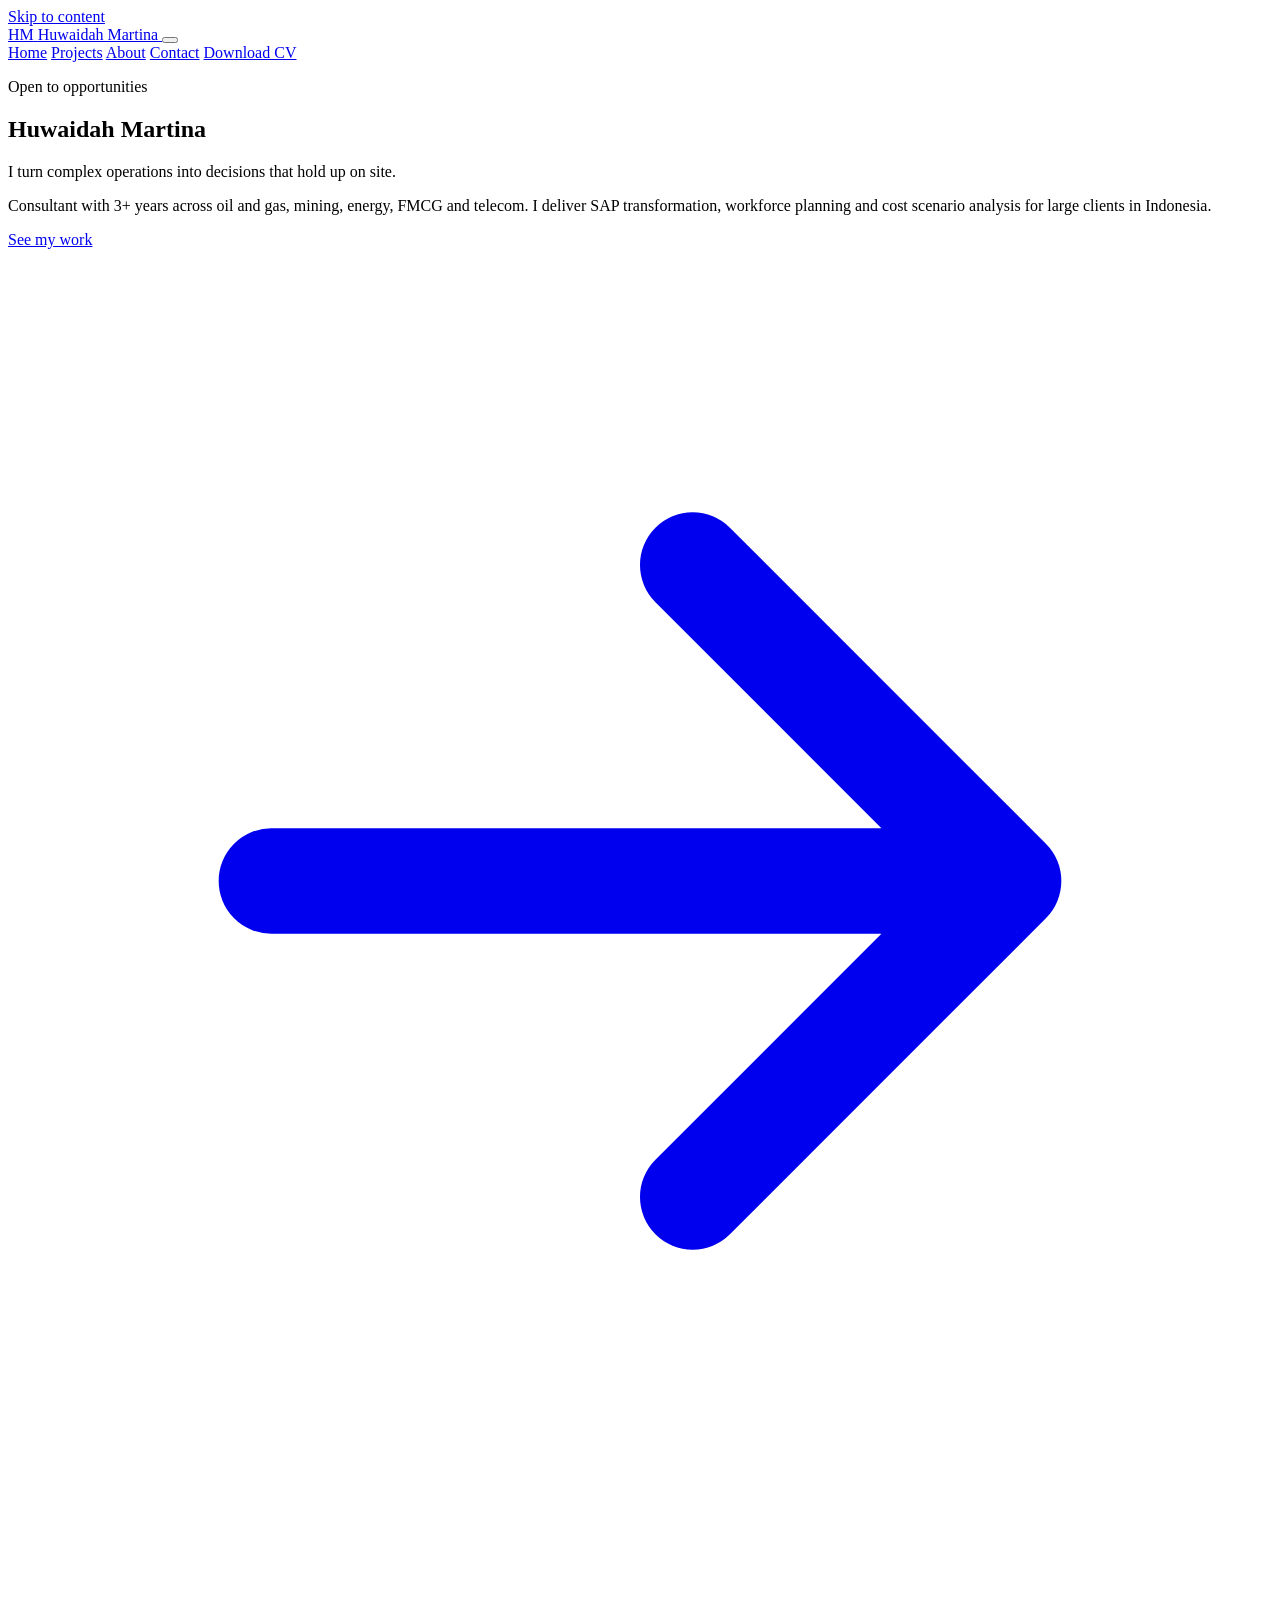
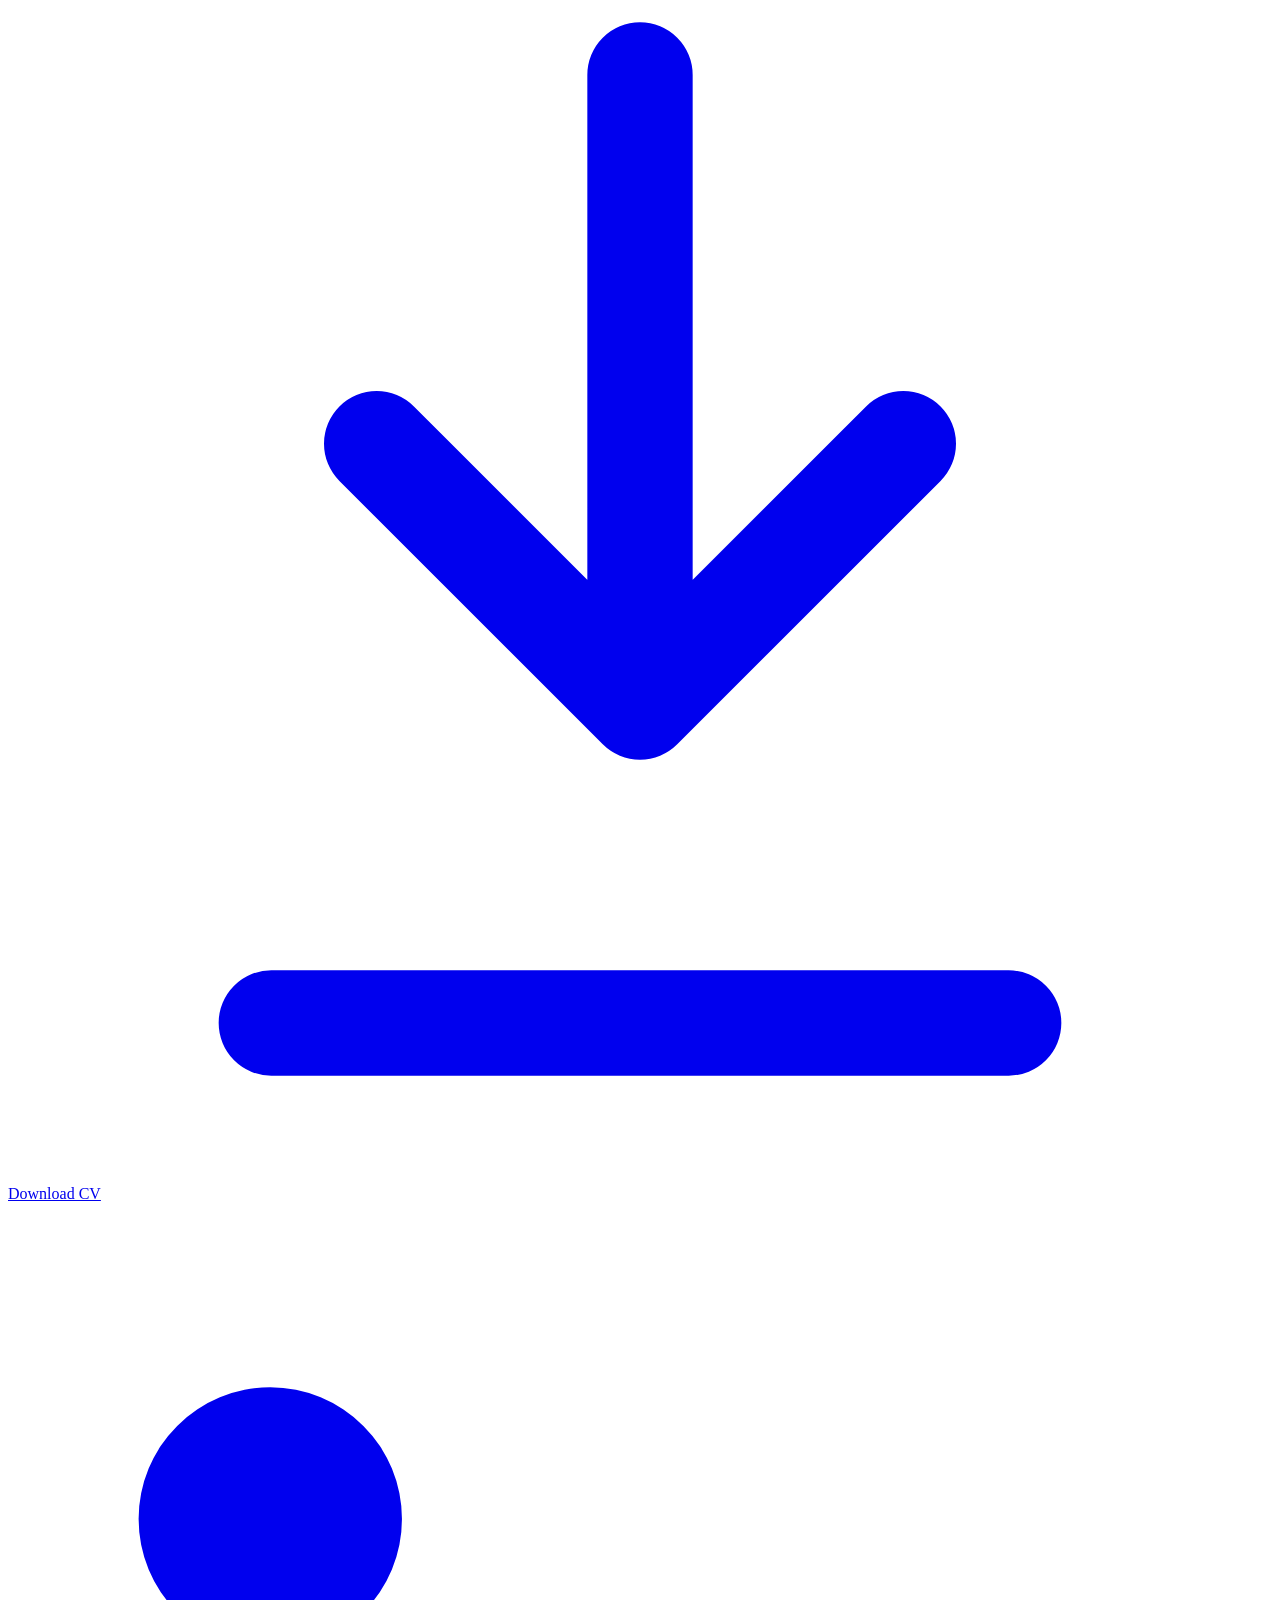
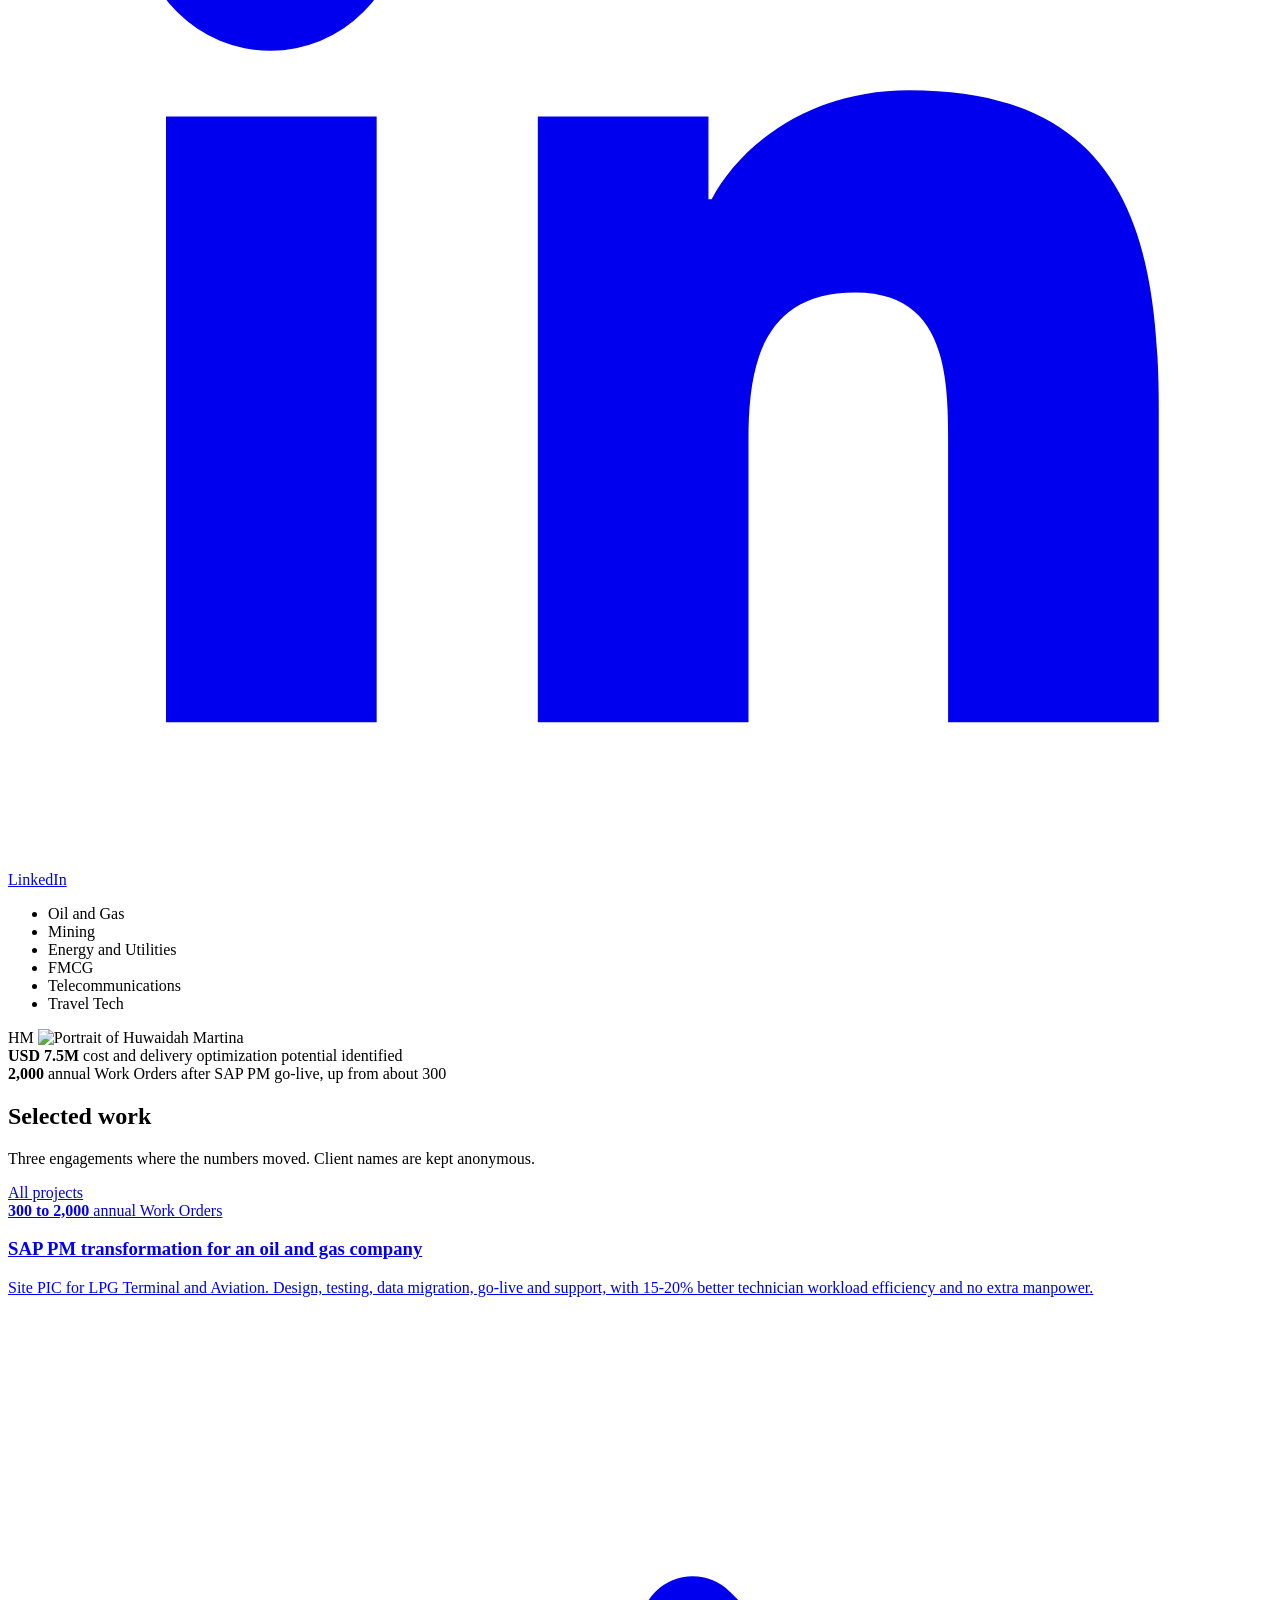
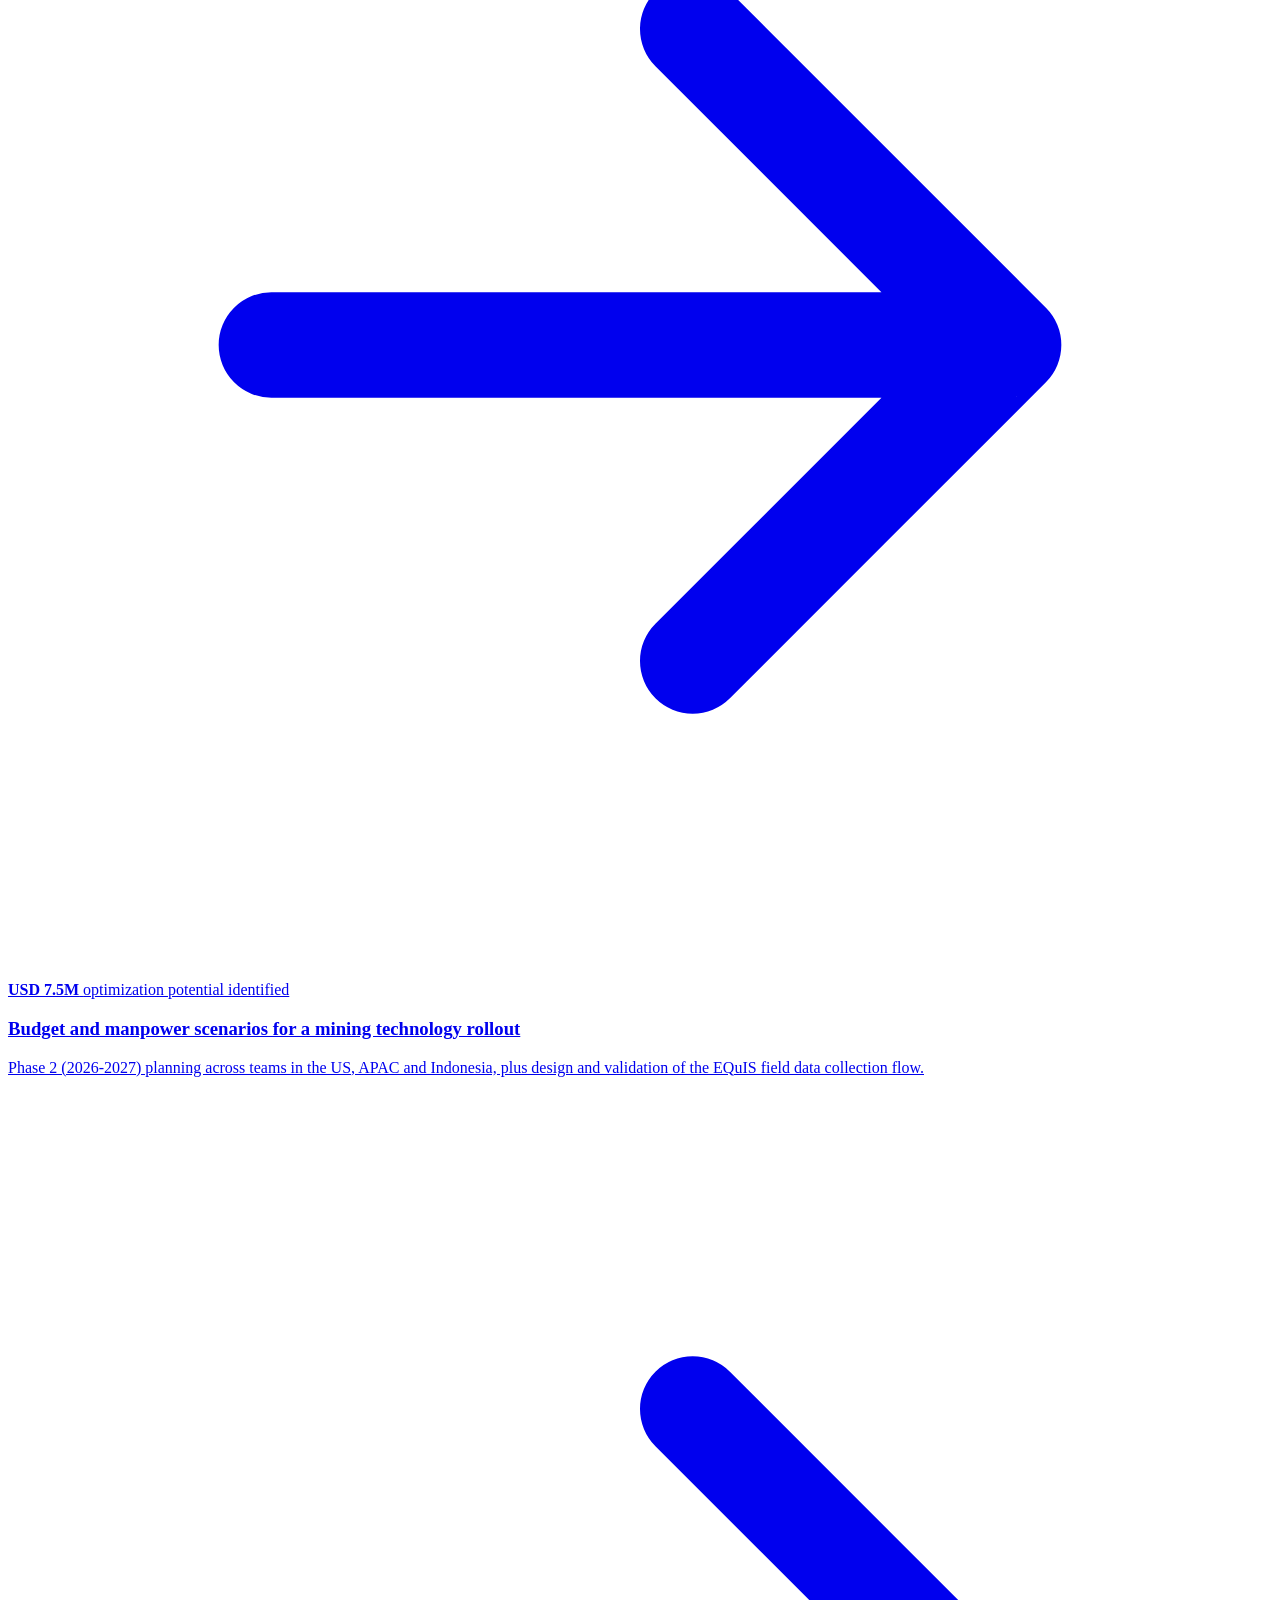
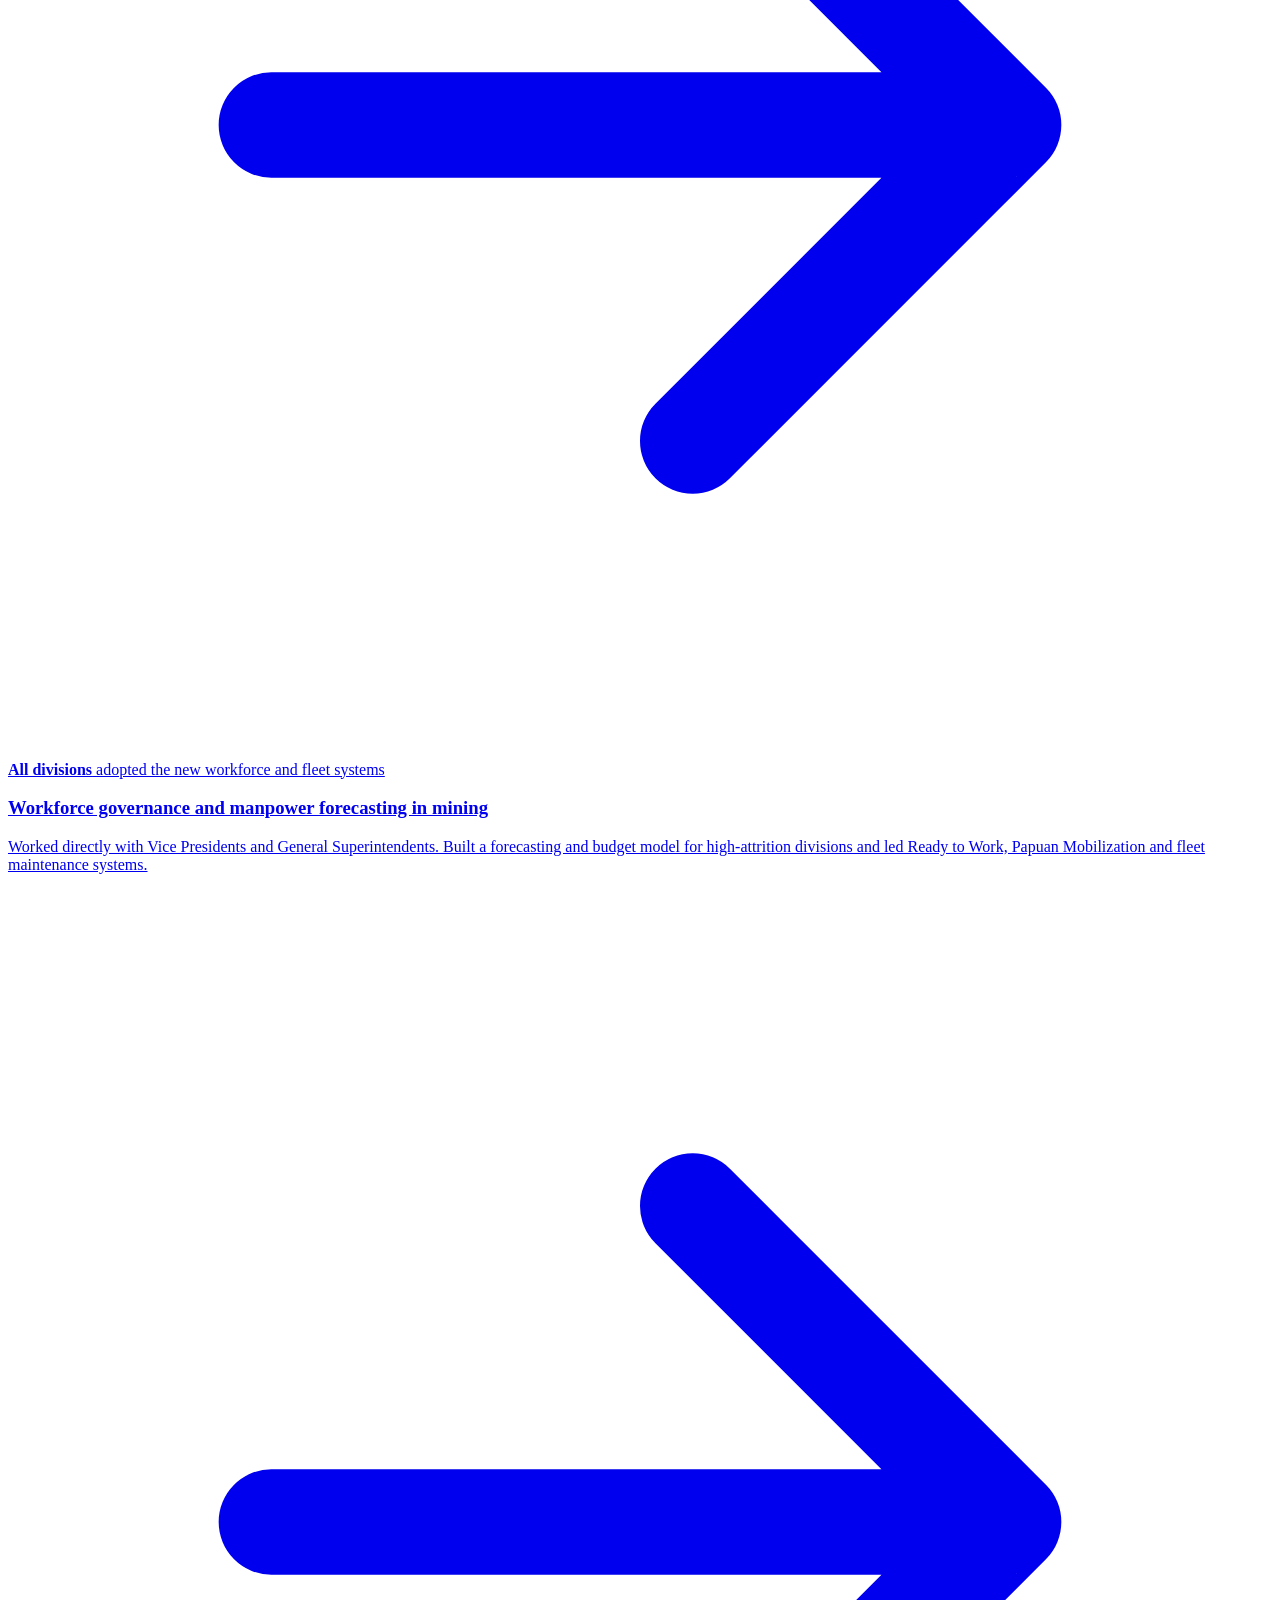
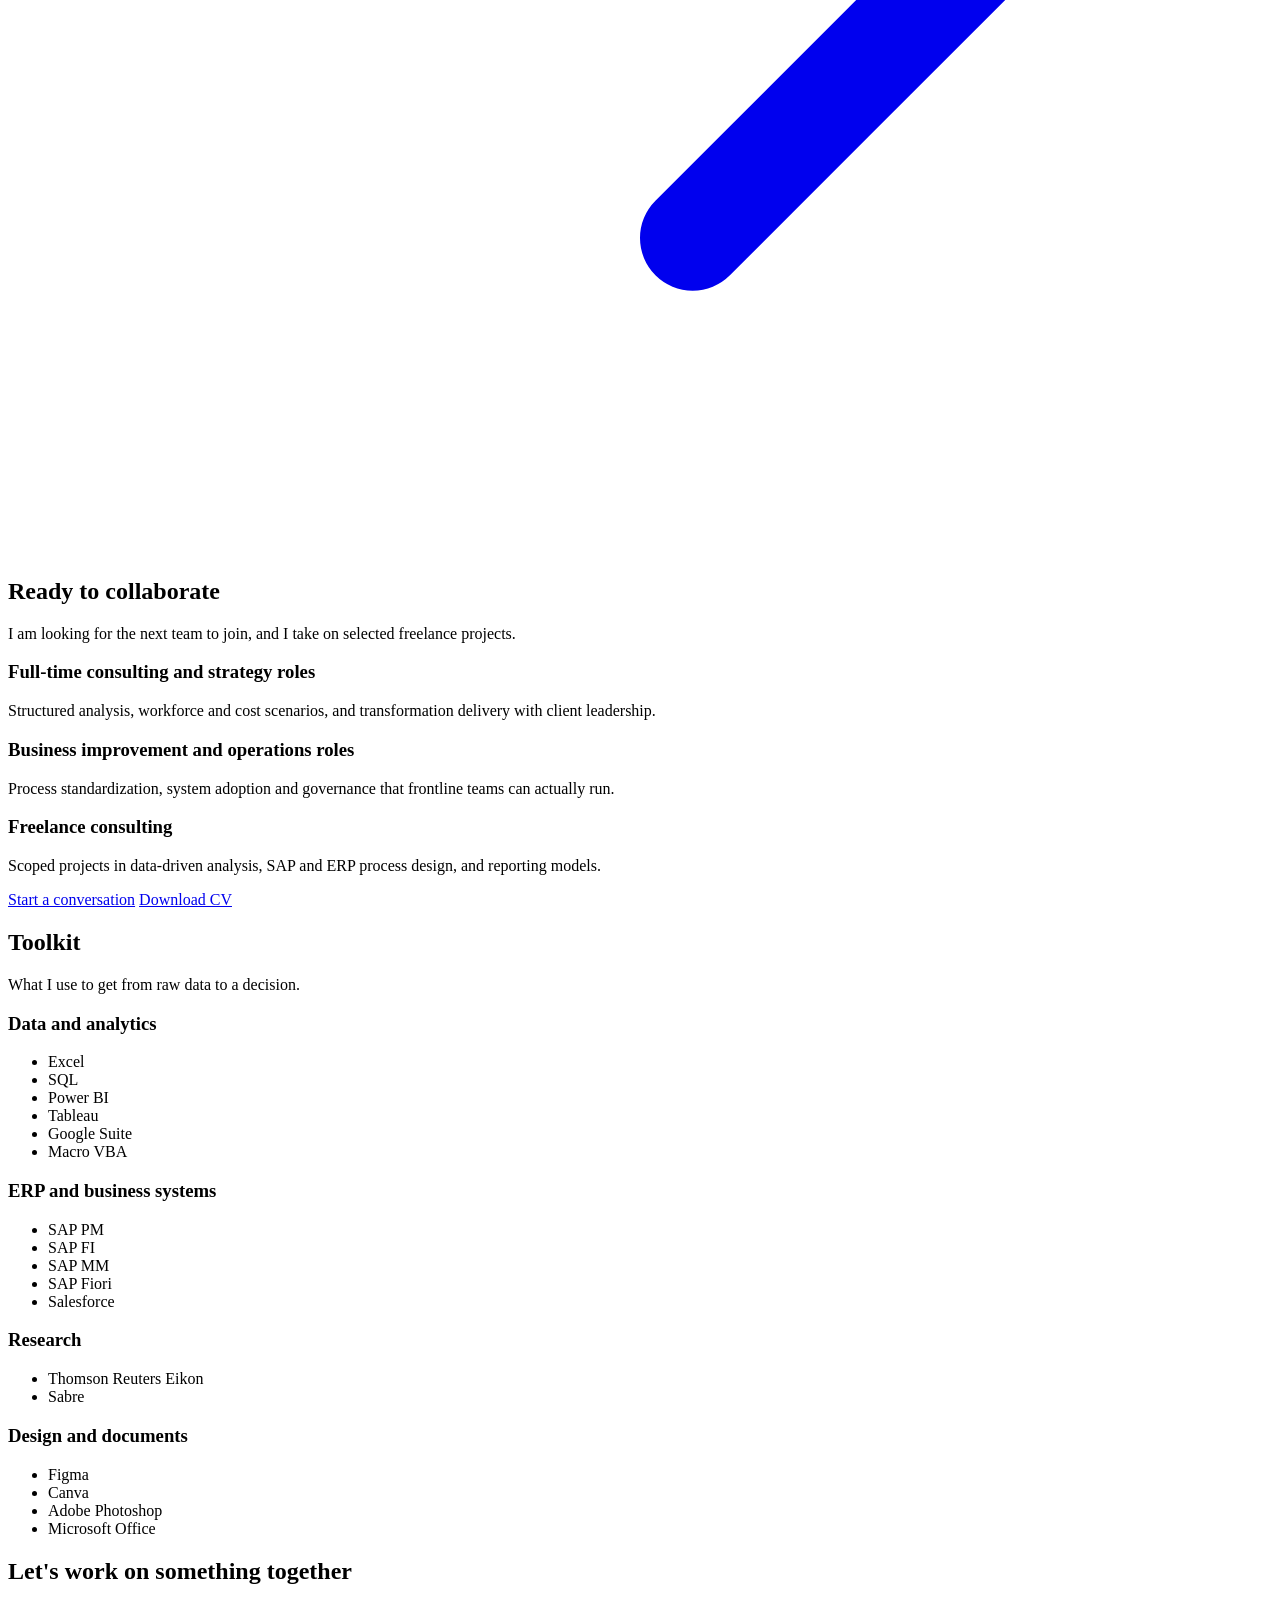
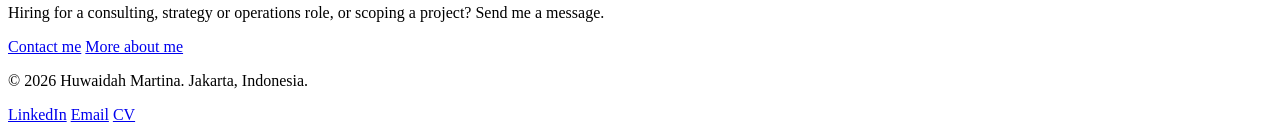
==== index.html @ bfb064ce "Add files via upload" ====
<!DOCTYPE html>
<html lang="en">
<head>
  <meta charset="utf-8">
  <meta name="viewport" content="width=device-width, initial-scale=1">
  <title>Huwaidah Martina | Consultant in Strategy, Transformation and Operations</title>
  <meta name="description" content="Huwaidah Martina is a consultant with 3+ years across oil and gas, mining, energy, FMCG and telecom. SAP PM transformation, workforce planning and cost scenario analysis. Based in Jakarta.">
  <meta name="theme-color" content="#1e40d8">

  <meta property="og:type" content="website">
  <meta property="og:title" content="Huwaidah Martina | Consultant in Strategy, Transformation and Operations">
  <meta property="og:description" content="3+ years across oil and gas, mining, energy, FMCG and telecom. Open to full-time roles and freelance consulting.">
  <meta property="og:image" content="assets/img/og-image.png">
  <meta name="twitter:card" content="summary_large_image">

  <link rel="icon" href="assets/img/favicon.svg" type="image/svg+xml">
  <link rel="preconnect" href="https://fonts.googleapis.com">
  <link rel="preconnect" href="https://fonts.gstatic.com" crossorigin>
  <link href="https://fonts.googleapis.com/css2?family=Bricolage+Grotesque:opsz,wght@12..96,500;12..96,600;12..96,700;12..96,800&family=Plus+Jakarta+Sans:wght@400;500;600;700&display=swap" rel="stylesheet">
  <link rel="stylesheet" href="assets/css/style.css">
  <script src="assets/js/script.js" defer></script>
</head>
<body>
  <a class="skip-link" href="#main">Skip to content</a>

  <header class="site-header">
    <div class="container nav">
      <a class="brand" href="index.html" aria-label="Huwaidah Martina, home">
        <span class="brand-mark">HM</span>
        <span class="brand-name">Huwaidah Martina</span>
      </a>
      <button class="nav-toggle" type="button" aria-expanded="false" aria-controls="nav-menu" aria-label="Open menu">
        <span></span><span></span>
      </button>
      <nav id="nav-menu" class="nav-menu" aria-label="Main">
        <a href="index.html" aria-current="page">Home</a>
        <a href="projects.html">Projects</a>
        <a href="about.html">About</a>
        <a href="contact.html">Contact</a>
        <a class="btn btn-primary btn-sm" href="assets/Huwaidah_Martina_CV.pdf" download>Download CV</a>
      </nav>
    </div>
  </header>

  <main id="main">

    <!-- ================= HERO ================= -->
    <section class="hero">
      <div class="container hero-grid">
        <div class="hero-copy">
          <p class="status seq" style="--i:0"><span class="dot" aria-hidden="true"></span>Open to opportunities</p>
          <h1 class="seq" style="--i:1"><span class="grad-text">Huwaidah Martina</span></h1>
          <p class="hero-role seq" style="--i:2">I turn complex operations into decisions that hold up on site.</p>
          <p class="hero-lead seq" style="--i:3">
            Consultant with 3+ years across oil and gas, mining, energy, FMCG and telecom.
            I deliver SAP transformation, workforce planning and cost scenario analysis for large clients in Indonesia.
          </p>
          <div class="hero-actions seq" style="--i:4">
            <a class="btn btn-primary" href="projects.html">
              See my work
              <svg viewBox="0 0 24 24" fill="none" stroke="currentColor" stroke-width="2" stroke-linecap="round" stroke-linejoin="round" aria-hidden="true"><path d="M5 12h14M13 6l6 6-6 6"/></svg>
            </a>
            <a class="btn btn-outline" href="assets/Huwaidah_Martina_CV.pdf" download>
              <svg viewBox="0 0 24 24" fill="none" stroke="currentColor" stroke-width="2" stroke-linecap="round" stroke-linejoin="round" aria-hidden="true"><path d="M12 3v12M7 10l5 5 5-5M5 21h14"/></svg>
              Download CV
            </a>
            <a class="btn btn-outline" href="https://www.linkedin.com/in/huwaidahmr/" target="_blank" rel="noopener">
              <svg viewBox="0 0 24 24" fill="currentColor" aria-hidden="true"><path d="M4.98 3.5a2.5 2.5 0 1 1 0 5 2.5 2.5 0 0 1 0-5ZM3 9.75h4v11.5H3V9.75Zm6.5 0h3.8v1.57h.06c.53-1 1.82-2.07 3.75-2.07 4 0 4.74 2.63 4.74 6.05v5.95h-4v-5.28c0-1.26-.02-2.88-1.76-2.88-1.76 0-2.03 1.37-2.03 2.79v5.37h-4V9.75Z"/></svg>
              LinkedIn
            </a>
          </div>
          <ul class="industry-list seq" style="--i:5" aria-label="Industries worked in">
            <li>Oil and Gas</li>
            <li>Mining</li>
            <li>Energy and Utilities</li>
            <li>FMCG</li>
            <li>Telecommunications</li>
            <li>Travel Tech</li>
          </ul>
        </div>

        <div class="portrait-wrap seq" style="--i:2">
          <div class="portrait">
            <span class="portrait-fallback" aria-hidden="true">HM</span>
            <!-- Put your photo at assets/img/profile.jpg (portrait, about 800x1000 px) -->
            <img src="assets/img/profile.jpg" alt="Portrait of Huwaidah Martina" width="800" height="1000">
          </div>
          <div class="chip chip-a seq" style="--i:6">
            <strong data-count="7.5" data-decimals="1" data-prefix="USD " data-suffix="M">USD 7.5M</strong>
            <span>cost and delivery optimization potential identified</span>
          </div>
          <div class="chip chip-b seq" style="--i:7">
            <strong data-count="2000">2,000</strong>
            <span>annual Work Orders after SAP PM go-live, up from about 300</span>
          </div>
        </div>
      </div>
    </section>

    <!-- ================= SELECTED WORK ================= -->
    <section class="section section-tint" aria-labelledby="work-title">
      <div class="container">
        <div class="section-head section-head-row">
          <div>
            <h2 id="work-title">Selected work</h2>
            <p>Three engagements where the numbers moved. Client names are kept anonymous.</p>
          </div>
          <a class="btn btn-outline" href="projects.html">All projects</a>
        </div>

        <div class="work-list">
          <a class="work-row" href="projects.html#sap-pm">
            <div class="work-metric">
              <strong>300 to 2,000</strong>
              <span>annual Work Orders</span>
            </div>
            <div class="work-main">
              <h3>SAP PM transformation for an oil and gas company</h3>
              <p>Site PIC for LPG Terminal and Aviation. Design, testing, data migration, go-live and support, with 15-20% better technician workload efficiency and no extra manpower.</p>
            </div>
            <span class="work-go" aria-hidden="true"><svg viewBox="0 0 24 24" fill="none" stroke="currentColor" stroke-width="2" stroke-linecap="round" stroke-linejoin="round"><path d="M5 12h14M13 6l6 6-6 6"/></svg></span>
          </a>

          <a class="work-row" href="projects.html#equis">
            <div class="work-metric">
              <strong>USD 7.5M</strong>
              <span>optimization potential identified</span>
            </div>
            <div class="work-main">
              <h3>Budget and manpower scenarios for a mining technology rollout</h3>
              <p>Phase 2 (2026-2027) planning across teams in the US, APAC and Indonesia, plus design and validation of the EQuIS field data collection flow.</p>
            </div>
            <span class="work-go" aria-hidden="true"><svg viewBox="0 0 24 24" fill="none" stroke="currentColor" stroke-width="2" stroke-linecap="round" stroke-linejoin="round"><path d="M5 12h14M13 6l6 6-6 6"/></svg></span>
          </a>

          <a class="work-row" href="projects.html#workforce">
            <div class="work-metric">
              <strong>All divisions</strong>
              <span>adopted the new workforce and fleet systems</span>
            </div>
            <div class="work-main">
              <h3>Workforce governance and manpower forecasting in mining</h3>
              <p>Worked directly with Vice Presidents and General Superintendents. Built a forecasting and budget model for high-attrition divisions and led Ready to Work, Papuan Mobilization and fleet maintenance systems.</p>
            </div>
            <span class="work-go" aria-hidden="true"><svg viewBox="0 0 24 24" fill="none" stroke="currentColor" stroke-width="2" stroke-linecap="round" stroke-linejoin="round"><path d="M5 12h14M13 6l6 6-6 6"/></svg></span>
          </a>
        </div>
      </div>
    </section>

    <!-- ================= READY TO COLLABORATE ================= -->
    <section class="section" aria-labelledby="collab-title">
      <div class="container">
        <div class="collab">
          <h2 id="collab-title">Ready to collaborate</h2>
          <p class="collab-intro">I am looking for the next team to join, and I take on selected freelance projects.</p>

          <div class="lanes">
            <div class="lane">
              <h3>Full-time consulting and strategy roles</h3>
              <p>Structured analysis, workforce and cost scenarios, and transformation delivery with client leadership.</p>
            </div>
            <div class="lane">
              <h3>Business improvement and operations roles</h3>
              <p>Process standardization, system adoption and governance that frontline teams can actually run.</p>
            </div>
            <div class="lane">
              <h3>Freelance consulting</h3>
              <p>Scoped projects in data-driven analysis, SAP and ERP process design, and reporting models.</p>
            </div>
          </div>

          <div class="collab-actions">
            <a class="btn btn-light" href="contact.html">Start a conversation</a>
            <a class="btn btn-ghost-light" href="assets/Huwaidah_Martina_CV.pdf" download>Download CV</a>
          </div>
        </div>
      </div>
    </section>

    <!-- ================= TOOLKIT ================= -->
    <section class="section section-tint" aria-labelledby="tools-title">
      <div class="container">
        <div class="section-head">
          <h2 id="tools-title">Toolkit</h2>
          <p>What I use to get from raw data to a decision.</p>
        </div>
        <div class="toolkit">
          <div class="tool-group">
            <h3>Data and analytics</h3>
            <ul class="tags"><li>Excel</li><li>SQL</li><li>Power BI</li><li>Tableau</li><li>Google Suite</li><li>Macro VBA</li></ul>
          </div>
          <div class="tool-group">
            <h3>ERP and business systems</h3>
            <ul class="tags"><li>SAP PM</li><li>SAP FI</li><li>SAP MM</li><li>SAP Fiori</li><li>Salesforce</li></ul>
          </div>
          <div class="tool-group">
            <h3>Research</h3>
            <ul class="tags"><li>Thomson Reuters Eikon</li><li>Sabre</li></ul>
          </div>
          <div class="tool-group">
            <h3>Design and documents</h3>
            <ul class="tags"><li>Figma</li><li>Canva</li><li>Adobe Photoshop</li><li>Microsoft Office</li></ul>
          </div>
        </div>
      </div>
    </section>

    <!-- ================= CTA ================= -->
    <section class="cta">
      <div class="container">
        <h2>Let's work on something together</h2>
        <p>Hiring for a consulting, strategy or operations role, or scoping a project? Send me a message.</p>
        <div class="hero-actions">
          <a class="btn btn-primary" href="contact.html">Contact me</a>
          <a class="btn btn-outline" href="about.html">More about me</a>
        </div>
      </div>
    </section>
  </main>

  <footer class="site-footer">
    <div class="container footer-inner">
      <p>&copy; <span data-year>2026</span> Huwaidah Martina. Jakarta, Indonesia.</p>
      <div class="footer-links">
        <a href="https://www.linkedin.com/in/huwaidahmr/" target="_blank" rel="noopener">LinkedIn</a>
        <a href="mailto:huwaidahmr@gmail.com">Email</a>
        <a href="assets/Huwaidah_Martina_CV.pdf" download>CV</a>
      </div>
    </div>
  </footer>
</body>
</html>
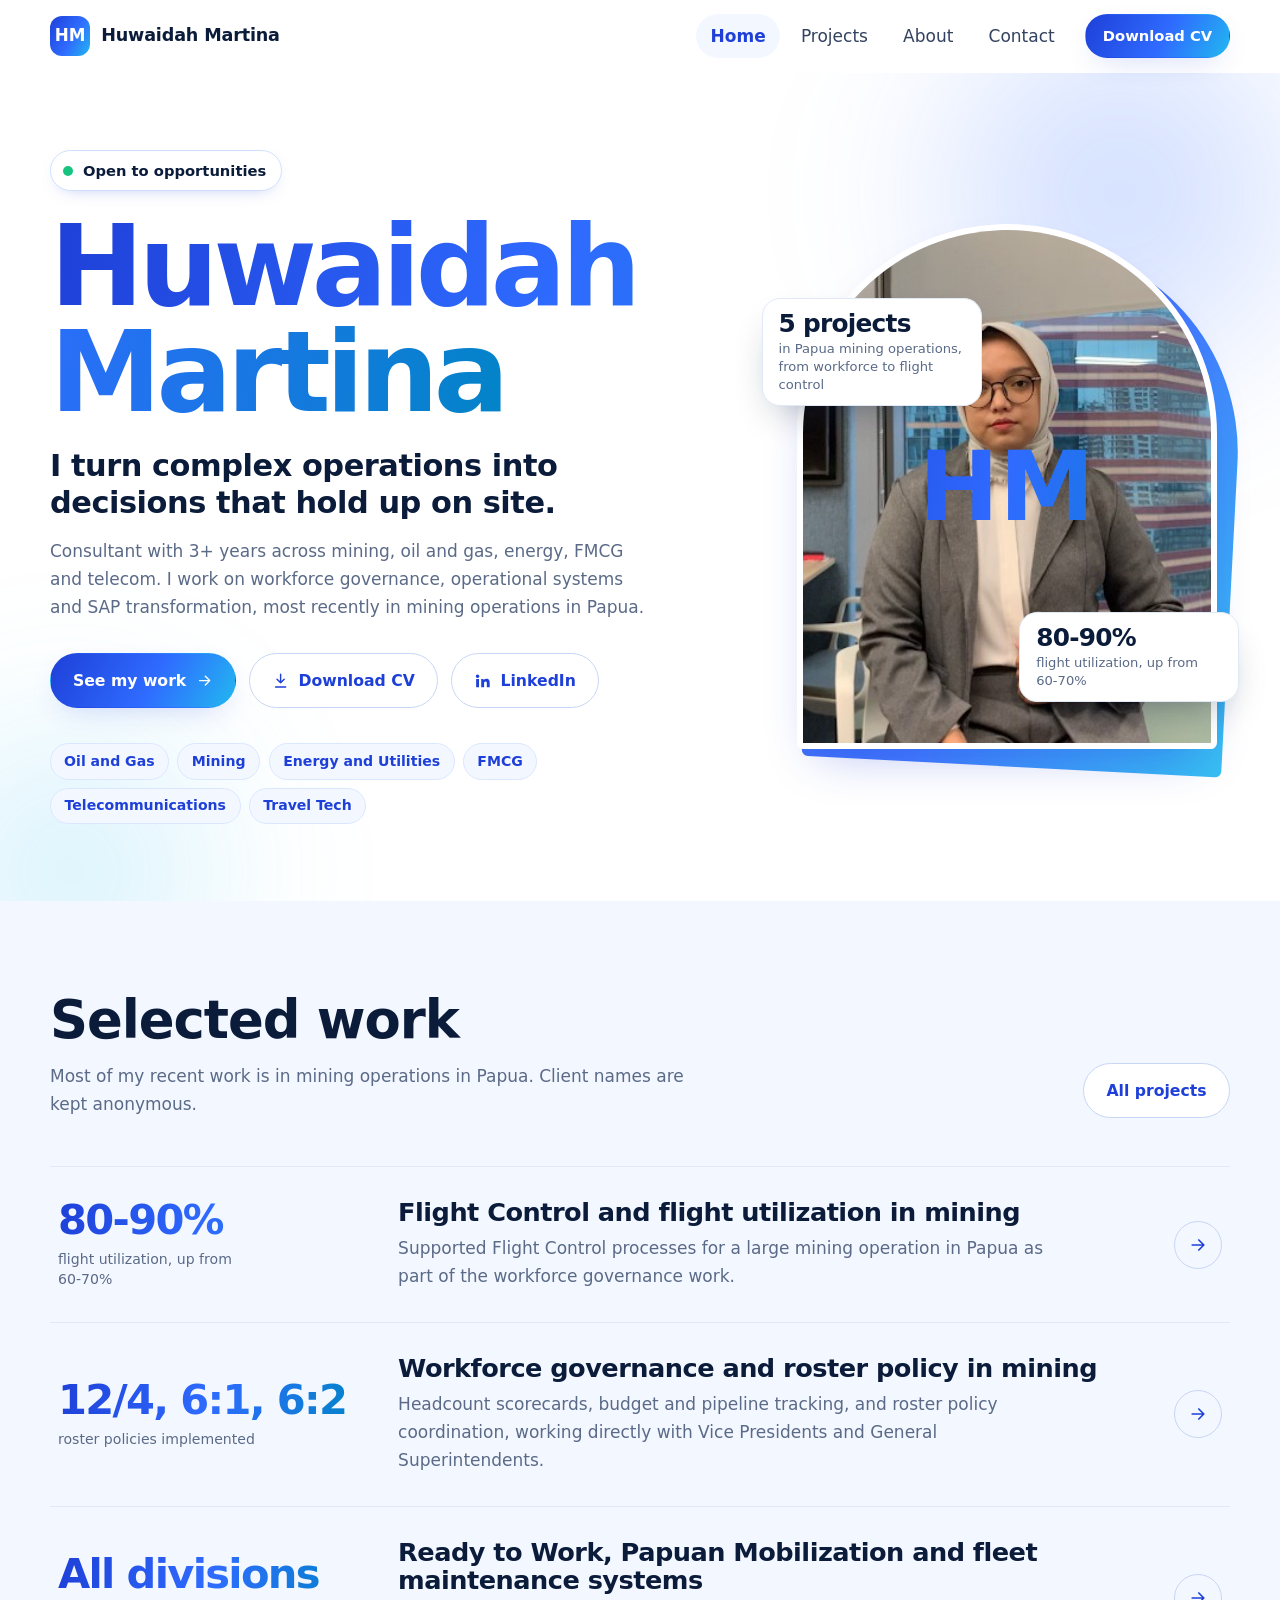
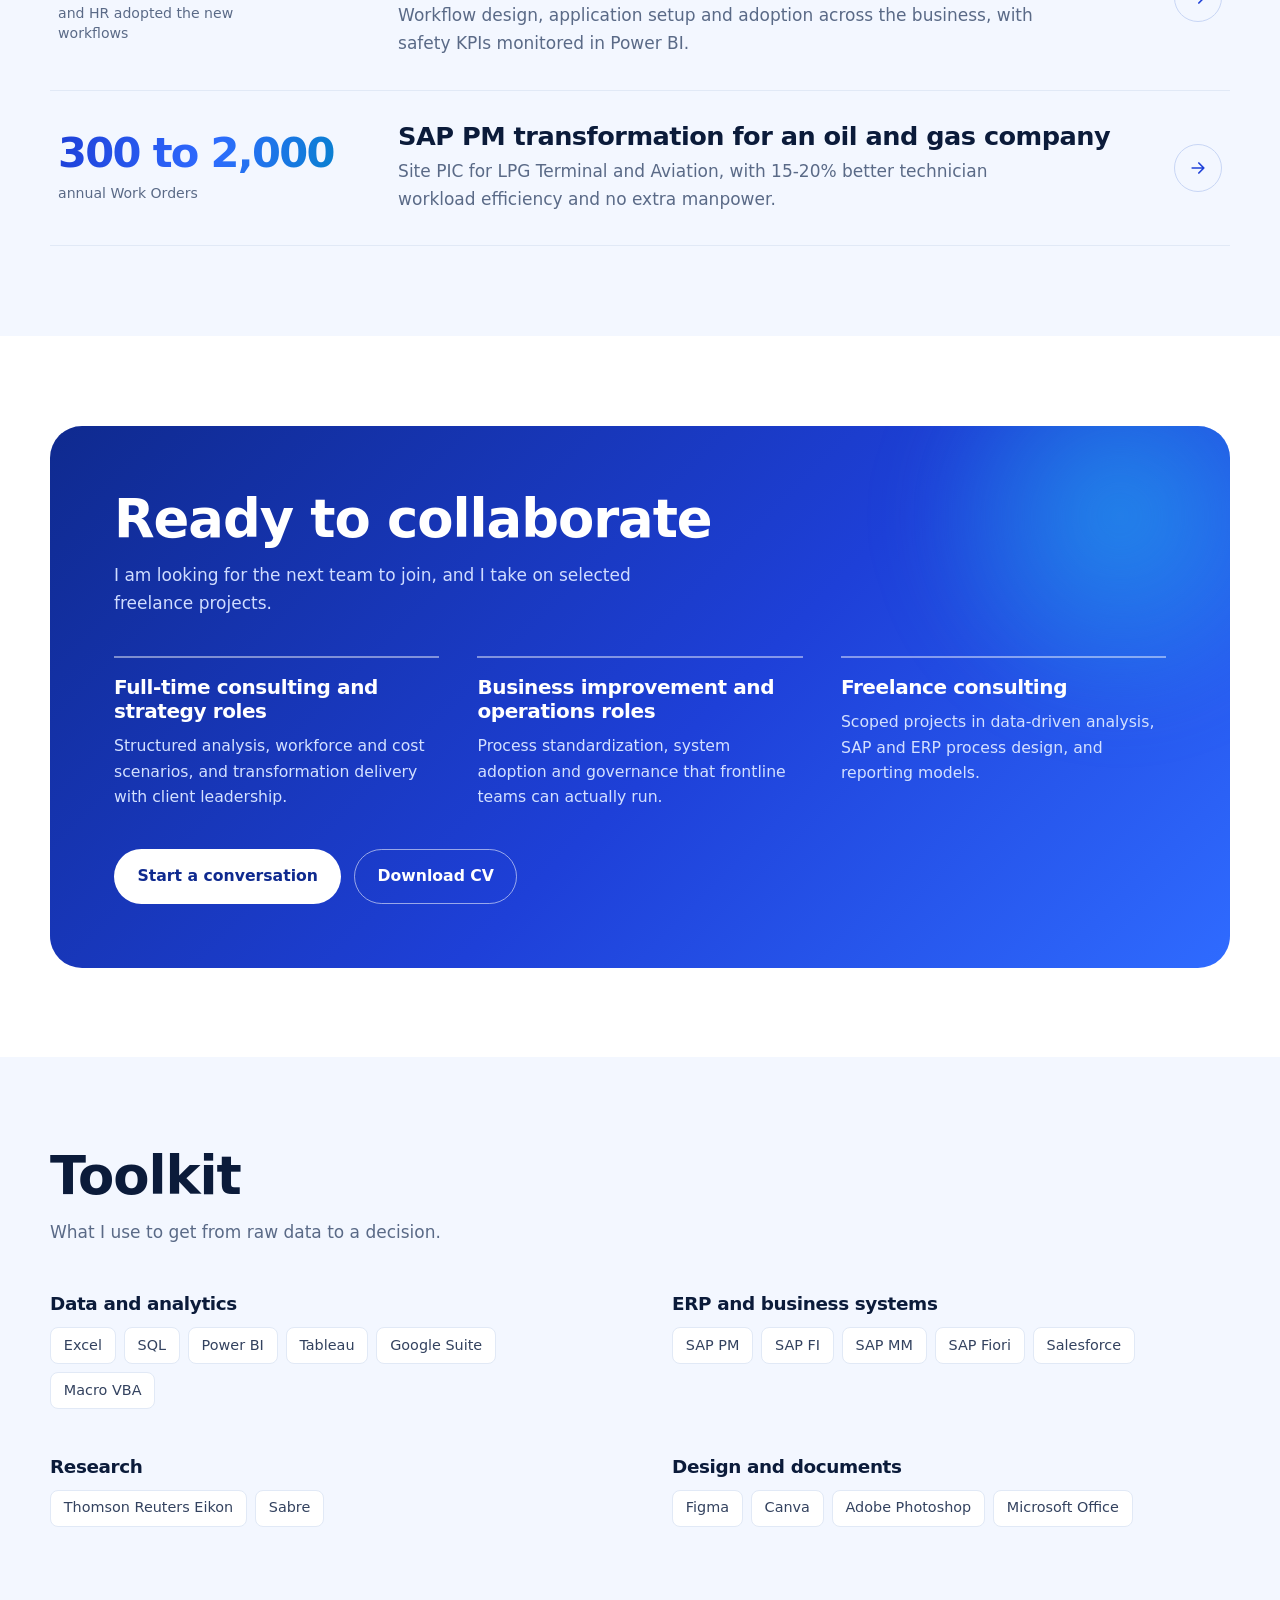
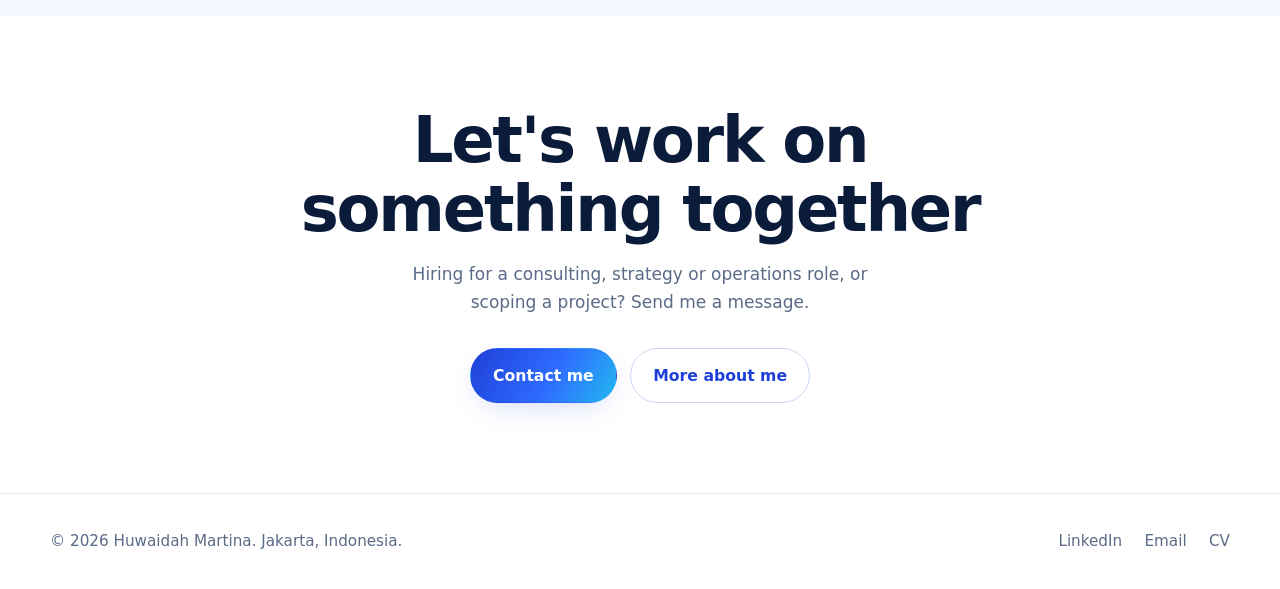
==== commit c06f8dc5: "Add files via upload" ====
--- a/index.html
+++ b/index.html
@@ -4,12 +4,12 @@
   <meta charset="utf-8">
   <meta name="viewport" content="width=device-width, initial-scale=1">
   <title>Huwaidah Martina | Consultant in Strategy, Transformation and Operations</title>
-  <meta name="description" content="Huwaidah Martina is a consultant with 3+ years across oil and gas, mining, energy, FMCG and telecom. SAP PM transformation, workforce planning and cost scenario analysis. Based in Jakarta.">
+  <meta name="description" content="Huwaidah Martina is a consultant with 3+ years across oil and gas, mining, energy, FMCG and telecom. Workforce governance, operational systems and SAP PM transformation. Based in Jakarta.">
   <meta name="theme-color" content="#1e40d8">
 
   <meta property="og:type" content="website">
   <meta property="og:title" content="Huwaidah Martina | Consultant in Strategy, Transformation and Operations">
-  <meta property="og:description" content="3+ years across oil and gas, mining, energy, FMCG and telecom. Open to full-time roles and freelance consulting.">
+  <meta property="og:description" content="3+ years across mining, oil and gas, energy, FMCG and telecom. Open to full-time roles and freelance consulting.">
   <meta property="og:image" content="assets/img/og-image.png">
   <meta name="twitter:card" content="summary_large_image">
 
@@ -52,8 +52,8 @@
           <h1 class="seq" style="--i:1"><span class="grad-text">Huwaidah Martina</span></h1>
           <p class="hero-role seq" style="--i:2">I turn complex operations into decisions that hold up on site.</p>
           <p class="hero-lead seq" style="--i:3">
-            Consultant with 3+ years across oil and gas, mining, energy, FMCG and telecom.
-            I deliver SAP transformation, workforce planning and cost scenario analysis for large clients in Indonesia.
+            Consultant with 3+ years across mining, oil and gas, energy, FMCG and telecom.
+            I work on workforce governance, operational systems and SAP transformation, most recently in mining operations in Papua.
           </p>
           <div class="hero-actions seq" style="--i:4">
             <a class="btn btn-primary" href="projects.html">
@@ -86,12 +86,12 @@
             <img src="assets/img/profile.jpg" alt="Portrait of Huwaidah Martina" width="800" height="1000">
           </div>
           <div class="chip chip-a seq" style="--i:6">
-            <strong data-count="7.5" data-decimals="1" data-prefix="USD " data-suffix="M">USD 7.5M</strong>
-            <span>cost and delivery optimization potential identified</span>
+            <strong data-count="5" data-suffix=" projects">5 projects</strong>
+            <span>in Papua mining operations, from workforce to flight control</span>
           </div>
           <div class="chip chip-b seq" style="--i:7">
-            <strong data-count="2000">2,000</strong>
-            <span>annual Work Orders after SAP PM go-live, up from about 300</span>
+            <strong>80-90%</strong>
+            <span>flight utilization, up from 60-70%</span>
           </div>
         </div>
       </div>
@@ -103,12 +103,45 @@
         <div class="section-head section-head-row">
           <div>
             <h2 id="work-title">Selected work</h2>
-            <p>Three engagements where the numbers moved. Client names are kept anonymous.</p>
+            <p>Most of my recent work is in mining operations in Papua. Client names are kept anonymous.</p>
           </div>
           <a class="btn btn-outline" href="projects.html">All projects</a>
         </div>
 
         <div class="work-list">
+          <a class="work-row" href="projects.html#flight">
+            <div class="work-metric">
+              <strong>80-90%</strong>
+              <span>flight utilization, up from 60-70%</span>
+            </div>
+            <div class="work-main">
+              <h3>Flight Control and flight utilization in mining</h3>
+              <p>Supported Flight Control processes for a large mining operation in Papua as part of the workforce governance work.</p>
+            </div>
+            <span class="work-go" aria-hidden="true"><svg viewBox="0 0 24 24" fill="none" stroke="currentColor" stroke-width="2" stroke-linecap="round" stroke-linejoin="round"><path d="M5 12h14M13 6l6 6-6 6"/></svg></span>
+          </a>
+          <a class="work-row" href="projects.html#workforce-gov">
+            <div class="work-metric">
+              <strong>12/4, 6:1, 6:2</strong>
+              <span>roster policies implemented</span>
+            </div>
+            <div class="work-main">
+              <h3>Workforce governance and roster policy in mining</h3>
+              <p>Headcount scorecards, budget and pipeline tracking, and roster policy coordination, working directly with Vice Presidents and General Superintendents.</p>
+            </div>
+            <span class="work-go" aria-hidden="true"><svg viewBox="0 0 24 24" fill="none" stroke="currentColor" stroke-width="2" stroke-linecap="round" stroke-linejoin="round"><path d="M5 12h14M13 6l6 6-6 6"/></svg></span>
+          </a>
+          <a class="work-row" href="projects.html#systems">
+            <div class="work-metric">
+              <strong>All divisions</strong>
+              <span>and HR adopted the new workflows</span>
+            </div>
+            <div class="work-main">
+              <h3>Ready to Work, Papuan Mobilization and fleet maintenance systems</h3>
+              <p>Workflow design, application setup and adoption across the business, with safety KPIs monitored in Power BI.</p>
+            </div>
+            <span class="work-go" aria-hidden="true"><svg viewBox="0 0 24 24" fill="none" stroke="currentColor" stroke-width="2" stroke-linecap="round" stroke-linejoin="round"><path d="M5 12h14M13 6l6 6-6 6"/></svg></span>
+          </a>
           <a class="work-row" href="projects.html#sap-pm">
             <div class="work-metric">
               <strong>300 to 2,000</strong>
@@ -116,31 +149,7 @@
             </div>
             <div class="work-main">
               <h3>SAP PM transformation for an oil and gas company</h3>
-              <p>Site PIC for LPG Terminal and Aviation. Design, testing, data migration, go-live and support, with 15-20% better technician workload efficiency and no extra manpower.</p>
-            </div>
-            <span class="work-go" aria-hidden="true"><svg viewBox="0 0 24 24" fill="none" stroke="currentColor" stroke-width="2" stroke-linecap="round" stroke-linejoin="round"><path d="M5 12h14M13 6l6 6-6 6"/></svg></span>
-          </a>
-
-          <a class="work-row" href="projects.html#equis">
-            <div class="work-metric">
-              <strong>USD 7.5M</strong>
-              <span>optimization potential identified</span>
-            </div>
-            <div class="work-main">
-              <h3>Budget and manpower scenarios for a mining technology rollout</h3>
-              <p>Phase 2 (2026-2027) planning across teams in the US, APAC and Indonesia, plus design and validation of the EQuIS field data collection flow.</p>
-            </div>
-            <span class="work-go" aria-hidden="true"><svg viewBox="0 0 24 24" fill="none" stroke="currentColor" stroke-width="2" stroke-linecap="round" stroke-linejoin="round"><path d="M5 12h14M13 6l6 6-6 6"/></svg></span>
-          </a>
-
-          <a class="work-row" href="projects.html#workforce">
-            <div class="work-metric">
-              <strong>All divisions</strong>
-              <span>adopted the new workforce and fleet systems</span>
-            </div>
-            <div class="work-main">
-              <h3>Workforce governance and manpower forecasting in mining</h3>
-              <p>Worked directly with Vice Presidents and General Superintendents. Built a forecasting and budget model for high-attrition divisions and led Ready to Work, Papuan Mobilization and fleet maintenance systems.</p>
+              <p>Site PIC for LPG Terminal and Aviation, with 15-20% better technician workload efficiency and no extra manpower.</p>
             </div>
             <span class="work-go" aria-hidden="true"><svg viewBox="0 0 24 24" fill="none" stroke="currentColor" stroke-width="2" stroke-linecap="round" stroke-linejoin="round"><path d="M5 12h14M13 6l6 6-6 6"/></svg></span>
           </a>
--- a/assets/css/style.css
+++ b/assets/css/style.css
@@ -0,0 +1,628 @@
+/* ==========================================================
+   Huwaidah Martina - Portfolio
+   White base, blue gradient accents.
+   Edit colors in :root to restyle the whole site.
+   ========================================================== */
+
+:root {
+  --ink: #0b1b3a;
+  --ink-2: #33425f;
+  --muted: #5a6a87;
+  --line: #e1e9f6;
+  --mist: #f3f7ff;
+  --white: #ffffff;
+
+  --blue-900: #0f2a8f;
+  --blue-700: #1e40d8;
+  --blue-500: #2f6bff;
+  --sky-400: #22b8f0;
+  --sky-700: #0284c7;
+
+  --grad: linear-gradient(120deg, #1e40d8 0%, #2f6bff 55%, #22b8f0 100%);
+  --grad-deep: linear-gradient(135deg, #0f2a8f 0%, #1e40d8 55%, #2f6bff 100%);
+  --grad-text: linear-gradient(100deg, #1e40d8 0%, #2f6bff 50%, #0284c7 100%);
+
+  --font-display: "Bricolage Grotesque", "Plus Jakarta Sans", system-ui, sans-serif;
+  --font-body: "Plus Jakarta Sans", system-ui, -apple-system, "Segoe UI", sans-serif;
+
+  --radius-s: 10px;
+  --radius-m: 18px;
+  --radius-l: 32px;
+
+  --shadow-soft: 0 10px 30px -12px rgba(30, 64, 216, 0.25);
+  --shadow-lift: 0 24px 50px -22px rgba(30, 64, 216, 0.38);
+
+  --container: 1180px;
+}
+
+*,
+*::before,
+*::after { box-sizing: border-box; }
+
+html { scroll-behavior: smooth; }
+
+body {
+  margin: 0;
+  font-family: var(--font-body);
+  font-size: 1.0625rem;
+  line-height: 1.65;
+  color: var(--ink-2);
+  background: var(--white);
+  -webkit-font-smoothing: antialiased;
+  text-rendering: optimizeLegibility;
+}
+
+img { max-width: 100%; display: block; }
+a { color: inherit; }
+ul { margin: 0; padding: 0; list-style: none; }
+h1, h2, h3, h4, p { margin: 0; }
+
+h1, h2, h3, h4 {
+  font-family: var(--font-display);
+  color: var(--ink);
+  line-height: 1.08;
+  letter-spacing: -0.02em;
+}
+
+:focus-visible {
+  outline: 3px solid var(--sky-400);
+  outline-offset: 3px;
+  border-radius: 6px;
+}
+
+.container { width: min(100% - 2.5rem, var(--container)); margin-inline: auto; }
+
+.skip-link {
+  position: absolute;
+  left: -999px;
+  top: 0.75rem;
+  background: var(--ink);
+  color: #fff;
+  padding: 0.6rem 1rem;
+  border-radius: var(--radius-s);
+  z-index: 100;
+}
+.skip-link:focus { left: 0.75rem; }
+
+.sr-only {
+  position: absolute; width: 1px; height: 1px; margin: -1px; padding: 0;
+  overflow: hidden; clip: rect(0 0 0 0); white-space: nowrap; border: 0;
+}
+
+/* ---------- Buttons ---------- */
+.btn {
+  display: inline-flex;
+  align-items: center;
+  gap: 0.55rem;
+  padding: 0.85rem 1.4rem;
+  border-radius: 999px;
+  font-family: var(--font-body);
+  font-weight: 600;
+  font-size: 0.98rem;
+  text-decoration: none;
+  border: 1.5px solid transparent;
+  cursor: pointer;
+  transition: transform 0.2s ease, box-shadow 0.2s ease, background 0.2s ease, color 0.2s ease, border-color 0.2s ease;
+}
+.btn svg { width: 1.1em; height: 1.1em; flex: none; }
+.btn-primary { background: var(--grad); color: #fff; box-shadow: var(--shadow-soft); }
+.btn-primary:hover { transform: translateY(-2px); box-shadow: var(--shadow-lift); }
+.btn-outline { background: #fff; color: var(--blue-700); border-color: #c8d6f5; }
+.btn-outline:hover { border-color: var(--blue-500); background: var(--mist); }
+.btn-light { background: #fff; color: var(--blue-900); }
+.btn-light:hover { transform: translateY(-2px); box-shadow: 0 16px 30px -14px rgba(0, 0, 0, 0.5); }
+.btn-ghost-light { background: transparent; color: #fff; border-color: rgba(255, 255, 255, 0.55); }
+.btn-ghost-light:hover { background: rgba(255, 255, 255, 0.12); border-color: #fff; }
+.btn-sm { padding: 0.55rem 1.05rem; font-size: 0.92rem; }
+
+/* ---------- Header ---------- */
+.site-header {
+  position: sticky;
+  top: 0;
+  z-index: 50;
+  background: rgba(255, 255, 255, 0.82);
+  backdrop-filter: saturate(160%) blur(14px);
+  -webkit-backdrop-filter: saturate(160%) blur(14px);
+  border-bottom: 1px solid transparent;
+  transition: border-color 0.25s ease, box-shadow 0.25s ease;
+}
+.site-header.is-scrolled { border-bottom-color: var(--line); box-shadow: 0 8px 24px -18px rgba(11, 27, 58, 0.35); }
+
+.nav { display: flex; align-items: center; justify-content: space-between; min-height: 72px; gap: 1rem; }
+
+.brand { display: inline-flex; align-items: center; gap: 0.7rem; text-decoration: none; }
+.brand-mark {
+  display: grid; place-items: center;
+  width: 40px; height: 40px;
+  border-radius: 12px;
+  background: var(--grad);
+  color: #fff;
+  font-family: var(--font-display);
+  font-weight: 800;
+  font-size: 1.05rem;
+  letter-spacing: 0;
+}
+.brand-name { font-family: var(--font-display); font-weight: 700; color: var(--ink); font-size: 1.1rem; letter-spacing: -0.01em; }
+
+.nav-menu { display: flex; align-items: center; gap: 0.4rem; }
+.nav-menu a:not(.btn) {
+  text-decoration: none;
+  font-weight: 500;
+  color: var(--ink-2);
+  padding: 0.5rem 0.9rem;
+  border-radius: 999px;
+  transition: background 0.2s ease, color 0.2s ease;
+}
+.nav-menu a:not(.btn):hover { background: var(--mist); color: var(--blue-700); }
+.nav-menu a[aria-current="page"] { color: var(--blue-700); background: var(--mist); font-weight: 600; }
+.nav-menu .btn { margin-left: 0.6rem; }
+
+.nav-toggle {
+  display: none;
+  width: 44px; height: 44px;
+  border: 1px solid var(--line);
+  background: #fff;
+  border-radius: 12px;
+  cursor: pointer;
+  position: relative;
+}
+.nav-toggle span {
+  position: absolute; left: 12px; right: 12px; height: 2px; background: var(--ink); border-radius: 2px;
+  transition: transform 0.25s ease, top 0.25s ease, opacity 0.2s ease;
+}
+.nav-toggle span:first-child { top: 17px; }
+.nav-toggle span:last-child { top: 25px; }
+.nav-toggle[aria-expanded="true"] span:first-child { top: 21px; transform: rotate(45deg); }
+.nav-toggle[aria-expanded="true"] span:last-child { top: 21px; transform: rotate(-45deg); }
+
+/* ---------- Hero ---------- */
+.hero {
+  position: relative;
+  overflow: hidden;
+  padding: clamp(2.5rem, 6vw, 5rem) 0 clamp(3rem, 6vw, 5.5rem);
+}
+.hero::before,
+.hero::after {
+  content: "";
+  position: absolute;
+  border-radius: 50%;
+  filter: blur(70px);
+  z-index: 0;
+  pointer-events: none;
+}
+.hero::before { width: 560px; height: 560px; right: -120px; top: -160px; background: radial-gradient(circle, rgba(47, 107, 255, 0.28), transparent 65%); }
+.hero::after { width: 460px; height: 460px; left: -160px; bottom: -200px; background: radial-gradient(circle, rgba(34, 184, 240, 0.22), transparent 65%); }
+
+.hero-grid {
+  position: relative; z-index: 1;
+  display: grid;
+  grid-template-columns: 1.2fr 0.8fr;
+  gap: clamp(2rem, 5vw, 4.5rem);
+  align-items: center;
+}
+
+.status {
+  display: inline-flex; align-items: center; gap: 0.6rem;
+  padding: 0.45rem 0.95rem 0.45rem 0.8rem;
+  border: 1px solid #cfe0ff;
+  background: #fff;
+  border-radius: 999px;
+  font-size: 0.92rem;
+  font-weight: 600;
+  color: var(--ink);
+  box-shadow: 0 6px 18px -12px rgba(30, 64, 216, 0.5);
+}
+.status .dot {
+  width: 10px; height: 10px; border-radius: 50%; background: #16c47f; position: relative;
+}
+.status .dot::after {
+  content: ""; position: absolute; inset: -5px; border-radius: 50%;
+  border: 2px solid #16c47f; opacity: 0;
+  animation: pulse 2.2s ease-out infinite;
+}
+@keyframes pulse { 0% { transform: scale(0.6); opacity: 0.8; } 100% { transform: scale(1.6); opacity: 0; } }
+
+.hero h1 {
+  margin-top: 1.4rem;
+  font-size: clamp(3.3rem, 9.2vw, 7rem);
+  font-weight: 800;
+  line-height: 0.95;
+  letter-spacing: -0.045em;
+}
+.grad-text {
+  background: var(--grad-text);
+  -webkit-background-clip: text;
+  background-clip: text;
+  color: transparent;
+  -webkit-text-fill-color: transparent;
+  padding-bottom: 0.08em;
+}
+.hero-role {
+  margin-top: 1.4rem;
+  font-family: var(--font-display);
+  font-size: clamp(1.35rem, 2.6vw, 1.9rem);
+  font-weight: 600;
+  color: var(--ink);
+  letter-spacing: -0.015em;
+  max-width: 26ch;
+  line-height: 1.2;
+}
+.hero-lead { margin-top: 1rem; max-width: 56ch; color: var(--muted); }
+.hero-actions { display: flex; flex-wrap: wrap; gap: 0.8rem; margin-top: 2rem; }
+
+.industry-list { display: flex; flex-wrap: wrap; gap: 0.5rem; margin-top: 2.2rem; }
+.industry-list li {
+  padding: 0.35rem 0.85rem;
+  border-radius: 999px;
+  background: var(--mist);
+  color: var(--blue-700);
+  font-size: 0.88rem;
+  font-weight: 600;
+  border: 1px solid #dbe7ff;
+}
+
+/* Portrait */
+.portrait-wrap { position: relative; width: min(100%, 420px); margin-inline: auto; }
+.portrait-wrap::before {
+  content: "";
+  position: absolute; inset: 0;
+  transform: translate(18px, 18px) rotate(3deg);
+  border-radius: 999px 999px 30px 30px;
+  background: var(--grad);
+  opacity: 0.9;
+}
+.portrait {
+  position: relative;
+  aspect-ratio: 4 / 5;
+  border-radius: 999px 999px 30px 30px;
+  overflow: hidden;
+  background: linear-gradient(160deg, #e8f0ff, #c9dcff);
+  border: 6px solid #fff;
+  box-shadow: var(--shadow-lift);
+}
+.portrait img { width: 100%; height: 100%; object-fit: cover; object-position: center top; }
+.portrait .portrait-fallback {
+  position: absolute; inset: 0;
+  display: grid; place-items: center;
+  font-family: var(--font-display);
+  font-size: 6rem; font-weight: 800;
+  background: var(--grad-text);
+  -webkit-background-clip: text; background-clip: text;
+  color: transparent; -webkit-text-fill-color: transparent;
+}
+
+.chip {
+  position: absolute;
+  z-index: 2;
+  background: #fff;
+  border-radius: var(--radius-m);
+  padding: 0.75rem 1rem;
+  box-shadow: 0 18px 40px -18px rgba(11, 27, 58, 0.45);
+  border: 1px solid var(--line);
+  max-width: 220px;
+}
+.chip strong { display: block; font-family: var(--font-display); font-size: 1.55rem; color: var(--ink); letter-spacing: -0.03em; line-height: 1.05; }
+.chip span { display: block; margin-top: 0.2rem; font-size: 0.82rem; line-height: 1.35; color: var(--muted); }
+.chip-a { left: -2.2rem; top: 14%; }
+.chip-b { right: -1.4rem; bottom: 9%; }
+
+/* One orchestrated entrance on page load */
+.seq { opacity: 0; transform: translateY(18px); animation: seq-in 0.8s cubic-bezier(0.2, 0.7, 0.2, 1) forwards; animation-delay: calc(var(--i, 0) * 110ms + 80ms); }
+@keyframes seq-in { to { opacity: 1; transform: none; } }
+
+/* ---------- Sections ---------- */
+.section { padding: clamp(3.5rem, 7vw, 6rem) 0; }
+.section-tint { background: var(--mist); }
+.section-head { max-width: 640px; margin-bottom: clamp(1.8rem, 4vw, 3rem); }
+.section-head h2 { font-size: clamp(2rem, 4.6vw, 3.3rem); font-weight: 700; }
+.section-head p { margin-top: 0.9rem; color: var(--muted); }
+.section-head-row { display: flex; align-items: end; justify-content: space-between; gap: 1.5rem; flex-wrap: wrap; max-width: none; }
+.section-head-row > div { max-width: 640px; }
+
+/* ---------- Work list (Home) ---------- */
+.work-list { border-top: 1px solid var(--line); }
+.work-row {
+  position: relative;
+  display: grid;
+  grid-template-columns: minmax(180px, 0.9fr) 2.2fr auto;
+  gap: clamp(1rem, 3vw, 3rem);
+  align-items: center;
+  padding: 2rem 0.5rem;
+  border-bottom: 1px solid var(--line);
+  text-decoration: none;
+  transition: background 0.25s ease, padding 0.25s ease;
+}
+.work-row::before {
+  content: ""; position: absolute; left: 0; top: 0; bottom: 0; width: 0;
+  background: var(--grad); transition: width 0.25s ease; border-radius: 0 4px 4px 0;
+}
+.work-row:hover { background: var(--mist); padding-left: 1.5rem; }
+.work-row:hover::before { width: 5px; }
+.work-metric strong {
+  display: block;
+  font-family: var(--font-display);
+  font-size: clamp(1.8rem, 3.4vw, 2.6rem);
+  font-weight: 800;
+  letter-spacing: -0.04em;
+  line-height: 1;
+  background: var(--grad-text);
+  -webkit-background-clip: text; background-clip: text;
+  color: transparent; -webkit-text-fill-color: transparent;
+  padding-bottom: 0.08em;
+}
+.work-metric span { display: block; margin-top: 0.4rem; font-size: 0.88rem; color: var(--muted); max-width: 22ch; line-height: 1.4; }
+.work-main h3 { font-size: clamp(1.25rem, 2.2vw, 1.6rem); font-weight: 700; }
+.work-main p { margin-top: 0.45rem; color: var(--muted); max-width: 60ch; }
+.work-go {
+  display: grid; place-items: center;
+  width: 48px; height: 48px; border-radius: 50%;
+  border: 1.5px solid #c8d6f5; color: var(--blue-700);
+  transition: background 0.25s ease, color 0.25s ease, transform 0.25s ease, border-color 0.25s ease;
+}
+.work-go svg { width: 20px; height: 20px; }
+.work-row:hover .work-go { background: var(--blue-700); color: #fff; border-color: var(--blue-700); transform: rotate(-45deg); }
+
+/* ---------- Collaborate band ---------- */
+.collab {
+  position: relative;
+  overflow: hidden;
+  border-radius: var(--radius-l);
+  background: var(--grad-deep);
+  color: #dfe9ff;
+  padding: clamp(2rem, 5vw, 4rem);
+}
+.collab::before {
+  content: ""; position: absolute; right: -120px; top: -140px;
+  width: 460px; height: 460px; border-radius: 50%;
+  background: radial-gradient(circle, rgba(34, 184, 240, 0.55), transparent 65%);
+  filter: blur(30px);
+}
+.collab > * { position: relative; }
+.collab h2 { color: #fff; font-size: clamp(2rem, 4.6vw, 3.3rem); font-weight: 700; max-width: 18ch; }
+.collab-intro { margin-top: 0.9rem; max-width: 52ch; color: #cfdcff; }
+.lanes { display: grid; grid-template-columns: repeat(3, 1fr); gap: clamp(1.2rem, 3vw, 2.5rem); margin-top: 2.4rem; }
+.lane { padding-top: 1.1rem; border-top: 2px solid rgba(255, 255, 255, 0.45); }
+.lane h3 { color: #fff; font-size: 1.25rem; font-weight: 700; line-height: 1.2; }
+.lane p { margin-top: 0.6rem; font-size: 0.98rem; color: #d3e0ff; }
+.collab-actions { display: flex; flex-wrap: wrap; gap: 0.8rem; margin-top: 2.4rem; }
+
+/* ---------- Toolkit ---------- */
+.toolkit { display: grid; grid-template-columns: repeat(2, 1fr); gap: clamp(1.5rem, 4vw, 3rem) clamp(2rem, 5vw, 4rem); }
+.tool-group h3 { font-size: 1.15rem; font-weight: 700; margin-bottom: 0.8rem; }
+.tags { display: flex; flex-wrap: wrap; gap: 0.5rem; }
+.tags li {
+  padding: 0.35rem 0.8rem;
+  border-radius: 8px;
+  background: #fff;
+  border: 1px solid var(--line);
+  font-size: 0.9rem; font-weight: 500; color: var(--ink-2);
+}
+.section-tint .tags li { background: #fff; }
+
+/* ---------- CTA ---------- */
+.cta { text-align: center; padding: clamp(3.5rem, 7vw, 6rem) 0; }
+.cta h2 { font-size: clamp(2.2rem, 5.4vw, 4rem); font-weight: 800; letter-spacing: -0.035em; max-width: 16ch; margin-inline: auto; }
+.cta p { margin: 1rem auto 0; max-width: 46ch; color: var(--muted); }
+.cta .hero-actions { justify-content: center; }
+
+/* ---------- Page header (inner pages) ---------- */
+.page-head { position: relative; overflow: hidden; padding: clamp(2.5rem, 6vw, 4.5rem) 0 clamp(1.5rem, 3vw, 2.5rem); }
+.page-head::before {
+  content: ""; position: absolute; right: -140px; top: -200px; width: 520px; height: 520px; border-radius: 50%;
+  background: radial-gradient(circle, rgba(47, 107, 255, 0.2), transparent 65%); filter: blur(50px);
+}
+.page-head .container { position: relative; }
+.page-head h1 { font-size: clamp(2.6rem, 6.5vw, 5rem); font-weight: 800; letter-spacing: -0.04em; max-width: 16ch; }
+.page-head p { margin-top: 1.1rem; max-width: 58ch; color: var(--muted); }
+
+/* ---------- Projects ---------- */
+.filters { display: flex; flex-wrap: wrap; gap: 0.5rem; margin-top: 2rem; }
+.filter {
+  font: inherit; font-weight: 600; font-size: 0.95rem;
+  padding: 0.5rem 1.1rem;
+  border-radius: 999px;
+  border: 1.5px solid #c8d6f5;
+  background: #fff; color: var(--ink-2);
+  cursor: pointer;
+  transition: all 0.2s ease;
+}
+.filter:hover { border-color: var(--blue-500); color: var(--blue-700); }
+.filter[aria-pressed="true"] { background: var(--grad); color: #fff; border-color: transparent; box-shadow: var(--shadow-soft); }
+
+.cases { display: grid; gap: 1.5rem; margin-top: 1rem; }
+.case {
+  display: grid;
+  grid-template-columns: minmax(240px, 0.8fr) 1.6fr;
+  gap: clamp(1.5rem, 4vw, 3.5rem);
+  padding: clamp(1.5rem, 3.5vw, 2.6rem);
+  border: 1px solid var(--line);
+  border-radius: var(--radius-l);
+  background: #fff;
+  scroll-margin-top: 96px;
+  transition: box-shadow 0.25s ease, border-color 0.25s ease;
+}
+.case:hover { box-shadow: var(--shadow-lift); border-color: #cfe0ff; }
+.case[hidden] { display: none; }
+.case-side { display: flex; flex-direction: column; gap: 0.85rem; }
+.case-industry {
+  align-self: flex-start;
+  padding: 0.28rem 0.8rem; border-radius: 999px;
+  background: var(--mist); color: var(--blue-700);
+  font-size: 0.85rem; font-weight: 700;
+}
+.case-side h2 { font-size: clamp(1.5rem, 2.8vw, 2.05rem); font-weight: 700; }
+.case-role { color: var(--muted); font-size: 0.98rem; }
+.case-metric { margin-top: auto; padding-top: 1.2rem; border-top: 1px solid var(--line); }
+.case-metric strong {
+  display: block;
+  font-family: var(--font-display);
+  font-size: clamp(2.2rem, 4vw, 3.1rem);
+  font-weight: 800; letter-spacing: -0.045em; line-height: 1;
+  background: var(--grad-text);
+  -webkit-background-clip: text; background-clip: text;
+  color: transparent; -webkit-text-fill-color: transparent;
+  padding-bottom: 0.08em;
+}
+.case-metric span { display: block; margin-top: 0.4rem; font-size: 0.92rem; color: var(--muted); max-width: 30ch; }
+.case-body h3 { font-size: 1.05rem; font-weight: 700; margin-bottom: 0.6rem; }
+.case-body h3:not(:first-child) { margin-top: 1.5rem; }
+.case-body li {
+  position: relative; padding-left: 1.5rem; margin-bottom: 0.55rem; max-width: 70ch;
+}
+.case-body li::before {
+  content: ""; position: absolute; left: 0; top: 0.62em;
+  width: 8px; height: 8px; border-radius: 50%; background: var(--grad);
+}
+.case-body .tags { margin-top: 1.5rem; }
+
+.research-grid { display: grid; grid-template-columns: repeat(3, 1fr); gap: 1.2rem; }
+.research {
+  padding: 1.5rem;
+  border-radius: var(--radius-m);
+  background: #fff; border: 1px solid var(--line);
+}
+.research time { font-size: 0.86rem; font-weight: 600; color: var(--blue-700); }
+.research h3 { margin-top: 0.4rem; font-size: 1.15rem; font-weight: 700; line-height: 1.25; }
+.research p { margin-top: 0.5rem; font-size: 0.95rem; color: var(--muted); }
+
+/* ---------- About ---------- */
+.about-grid { display: grid; grid-template-columns: 0.75fr 1.5fr; gap: clamp(2rem, 6vw, 5rem); align-items: start; }
+.about-aside { position: sticky; top: 100px; }
+.about-aside .portrait-wrap { width: min(100%, 340px); margin-inline: 0; }
+.facts { margin-top: 2.4rem; display: grid; gap: 0.9rem; }
+.facts li { display: flex; flex-direction: column; font-size: 0.98rem; }
+.facts b { color: var(--ink); font-weight: 700; }
+.facts span { color: var(--muted); }
+.about-main > section + section { margin-top: clamp(2.5rem, 5vw, 4rem); }
+.about-main h2 { font-size: clamp(1.6rem, 3vw, 2.2rem); font-weight: 700; margin-bottom: 1.2rem; }
+.bio p + p { margin-top: 1rem; }
+.bio { max-width: 62ch; }
+
+.timeline { position: relative; padding-left: 2rem; }
+.timeline::before {
+  content: ""; position: absolute; left: 7px; top: 8px; bottom: 8px; width: 2px;
+  background: linear-gradient(180deg, #2f6bff, #cfe0ff);
+}
+.tl-item { position: relative; padding-bottom: 2rem; }
+.tl-item:last-child { padding-bottom: 0; }
+.tl-item::before {
+  content: ""; position: absolute; left: calc(-2rem + 1px); top: 0.45rem;
+  width: 14px; height: 14px; border-radius: 50%; background: #fff; border: 3px solid var(--blue-500);
+}
+.tl-item time { font-size: 0.9rem; font-weight: 600; color: var(--blue-700); }
+.tl-item h3 { margin-top: 0.15rem; font-size: 1.25rem; font-weight: 700; }
+.tl-item .org { color: var(--muted); font-weight: 500; }
+.tl-item p { margin-top: 0.5rem; max-width: 62ch; }
+
+.entry-list li { padding: 1rem 0; border-bottom: 1px solid var(--line); }
+.entry-list li:first-child { padding-top: 0; }
+.entry-list li:last-child { border-bottom: 0; }
+.entry-list b { display: block; color: var(--ink); font-weight: 700; }
+.entry-list span { color: var(--muted); font-size: 0.97rem; }
+
+/* ---------- Contact ---------- */
+.contact-grid { display: grid; grid-template-columns: 0.9fr 1.1fr; gap: clamp(2rem, 6vw, 5rem); align-items: start; }
+.contact-links { display: grid; gap: 1rem; margin-top: 2rem; }
+.contact-link {
+  display: flex; align-items: center; gap: 1rem;
+  padding: 1.1rem 1.25rem;
+  border: 1px solid var(--line);
+  border-radius: var(--radius-m);
+  text-decoration: none;
+  background: #fff;
+  transition: border-color 0.2s ease, box-shadow 0.2s ease, transform 0.2s ease;
+}
+.contact-link:hover { border-color: #b9ceff; box-shadow: var(--shadow-soft); transform: translateY(-2px); }
+.contact-main { display: flex; align-items: center; gap: 1rem; text-decoration: none; flex: 1; min-width: 0; }
+.contact-link .ico {
+  display: grid; place-items: center; width: 46px; height: 46px; border-radius: 14px;
+  background: var(--mist); color: var(--blue-700); flex: none;
+}
+.contact-link .ico svg { width: 22px; height: 22px; }
+.contact-link b { display: block; color: var(--ink); }
+.contact-link span { color: var(--muted); font-size: 0.95rem; word-break: break-all; }
+.copy-btn { margin-left: auto; font: inherit; font-size: 0.85rem; font-weight: 600; color: var(--blue-700); background: var(--mist); border: 0; padding: 0.4rem 0.8rem; border-radius: 999px; cursor: pointer; }
+.copy-btn:hover { background: #e2ecff; }
+
+.form-card {
+  padding: clamp(1.5rem, 3.5vw, 2.5rem);
+  border-radius: var(--radius-l);
+  border: 1px solid var(--line);
+  background: #fff;
+  box-shadow: var(--shadow-soft);
+}
+.form-card h2 { font-size: 1.6rem; font-weight: 700; }
+.form-card > p { margin-top: 0.4rem; color: var(--muted); }
+.field { margin-top: 1.2rem; }
+.field label { display: block; font-weight: 600; font-size: 0.95rem; color: var(--ink); margin-bottom: 0.4rem; }
+.field input,
+.field textarea {
+  width: 100%;
+  font: inherit; color: var(--ink);
+  padding: 0.85rem 1rem;
+  border: 1.5px solid #d3def5;
+  border-radius: 14px;
+  background: #fbfdff;
+  transition: border-color 0.2s ease, box-shadow 0.2s ease;
+}
+.field textarea { min-height: 150px; resize: vertical; }
+.field input:focus,
+.field textarea:focus { outline: none; border-color: var(--blue-500); box-shadow: 0 0 0 4px rgba(47, 107, 255, 0.15); }
+.form-card .btn { margin-top: 1.4rem; width: 100%; justify-content: center; }
+.hp { position: absolute; left: -9999px; }
+.form-status { margin-top: 1rem; padding: 0.9rem 1rem; border-radius: 12px; font-size: 0.97rem; display: none; }
+.form-status.is-ok { display: block; background: #e8fbf2; color: #0b6b44; }
+.form-status.is-error { display: block; background: #fff1f1; color: #9a1b1b; }
+
+/* ---------- Footer ---------- */
+.site-footer { border-top: 1px solid var(--line); padding: 2.2rem 0; background: #fff; }
+.footer-inner { display: flex; flex-wrap: wrap; align-items: center; justify-content: space-between; gap: 1rem; font-size: 0.95rem; color: var(--muted); }
+.footer-links { display: flex; gap: 1.4rem; }
+.footer-links a { text-decoration: none; font-weight: 500; }
+.footer-links a:hover { color: var(--blue-700); }
+
+/* ---------- Responsive ---------- */
+@media (max-width: 980px) {
+  .hero-grid { grid-template-columns: 1fr; }
+  .portrait-wrap { order: -1; width: min(100%, 340px); margin-bottom: 1rem; }
+  .chip-a { left: -0.6rem; }
+  .chip-b { right: -0.6rem; }
+  .lanes { grid-template-columns: 1fr; }
+  .case { grid-template-columns: 1fr; }
+  .case-metric { margin-top: 0.4rem; }
+  .research-grid { grid-template-columns: 1fr; }
+  .about-grid, .contact-grid { grid-template-columns: 1fr; }
+  .about-aside { position: static; }
+  .toolkit { grid-template-columns: 1fr; }
+}
+
+@media (max-width: 820px) {
+  .nav-toggle { display: block; }
+  .nav-menu {
+    position: absolute; left: 0; right: 0; top: 72px;
+    flex-direction: column; align-items: stretch; gap: 0.2rem;
+    padding: 1rem 1.25rem 1.4rem;
+    background: #fff;
+    border-bottom: 1px solid var(--line);
+    box-shadow: 0 24px 40px -24px rgba(11, 27, 58, 0.4);
+    display: none;
+  }
+  .nav-menu.is-open { display: flex; }
+  .nav-menu a:not(.btn) { padding: 0.8rem 1rem; }
+  .nav-menu .btn { margin: 0.6rem 0 0; justify-content: center; }
+  .work-row { grid-template-columns: 1fr; gap: 0.9rem; }
+  .work-go { display: none; }
+}
+
+@media (max-width: 480px) {
+  body { font-size: 1rem; }
+  .brand-name { display: none; }
+  .chip { padding: 0.6rem 0.8rem; max-width: 170px; }
+  .chip strong { font-size: 1.2rem; }
+}
+
+@media (prefers-reduced-motion: reduce) {
+  html { scroll-behavior: auto; }
+  *, *::before, *::after { animation-duration: 0.01ms !important; animation-iteration-count: 1 !important; transition-duration: 0.01ms !important; }
+  .seq { opacity: 1; transform: none; }
+}
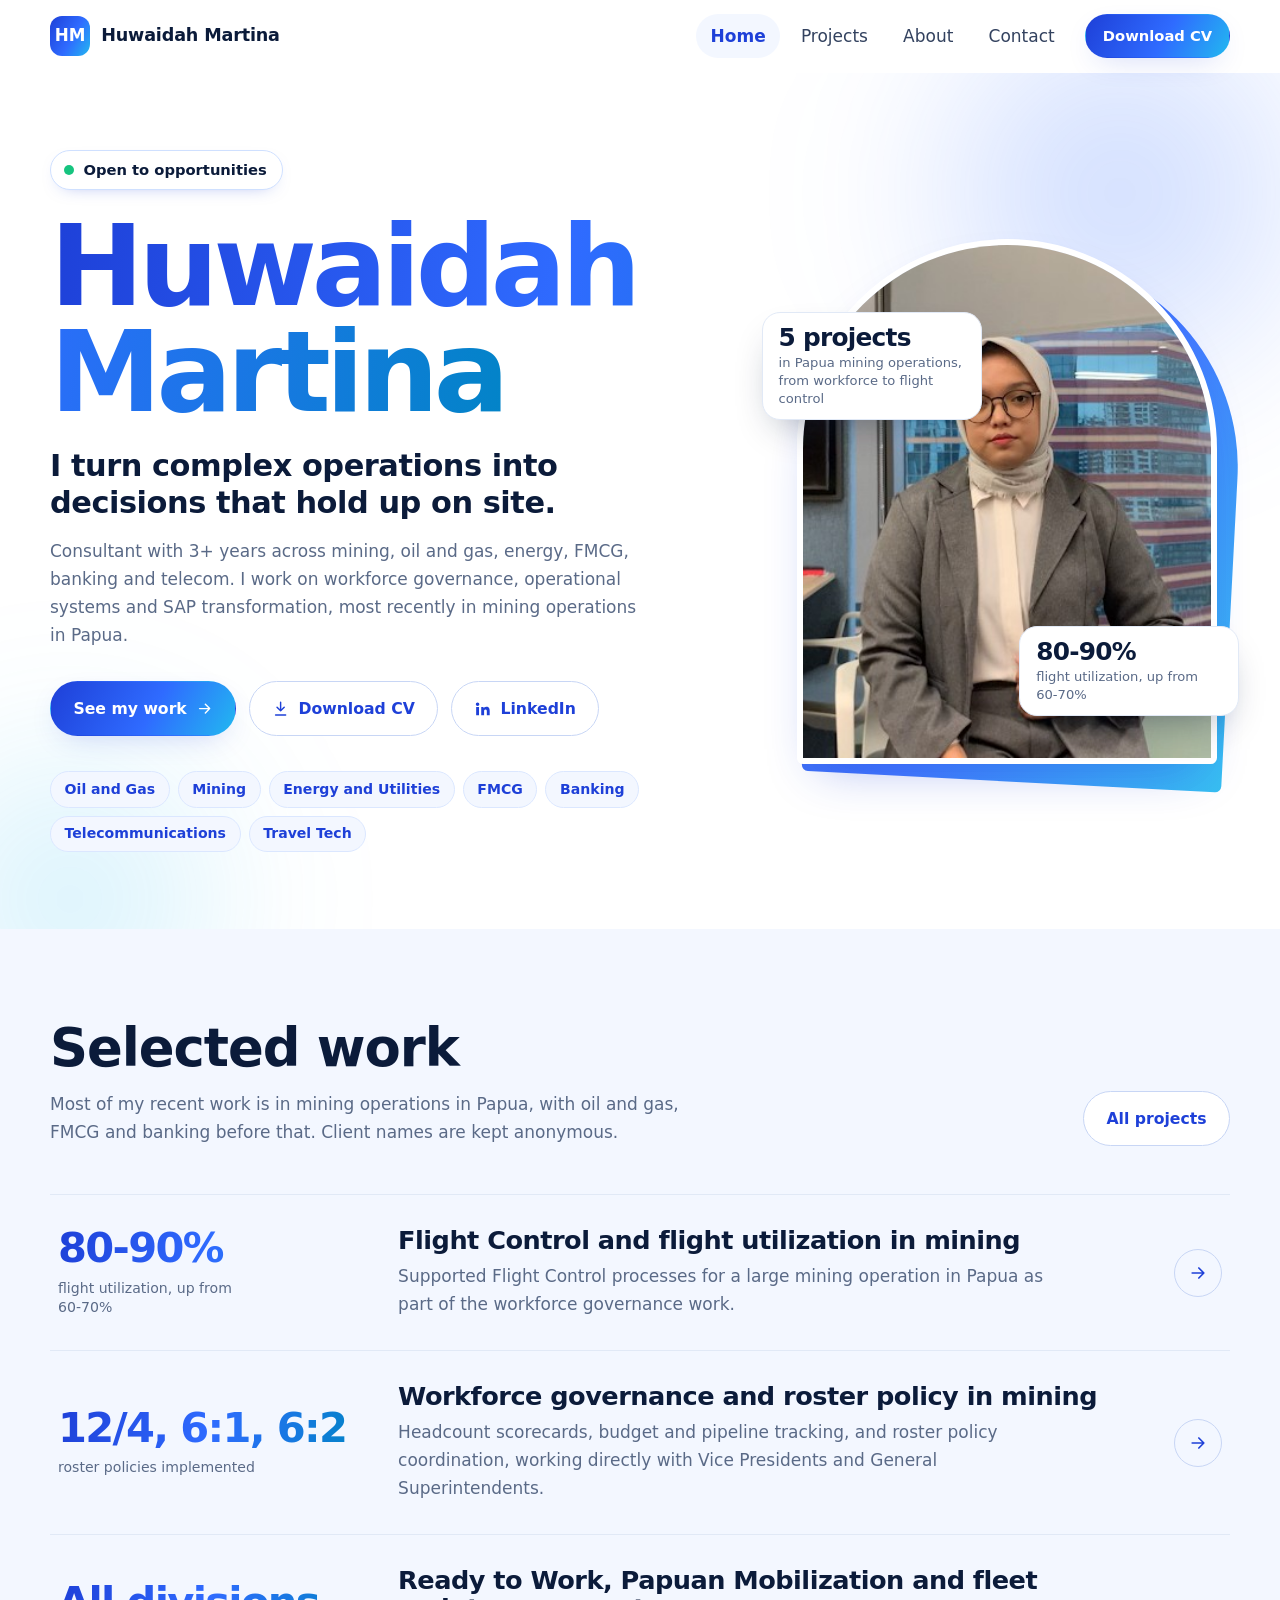
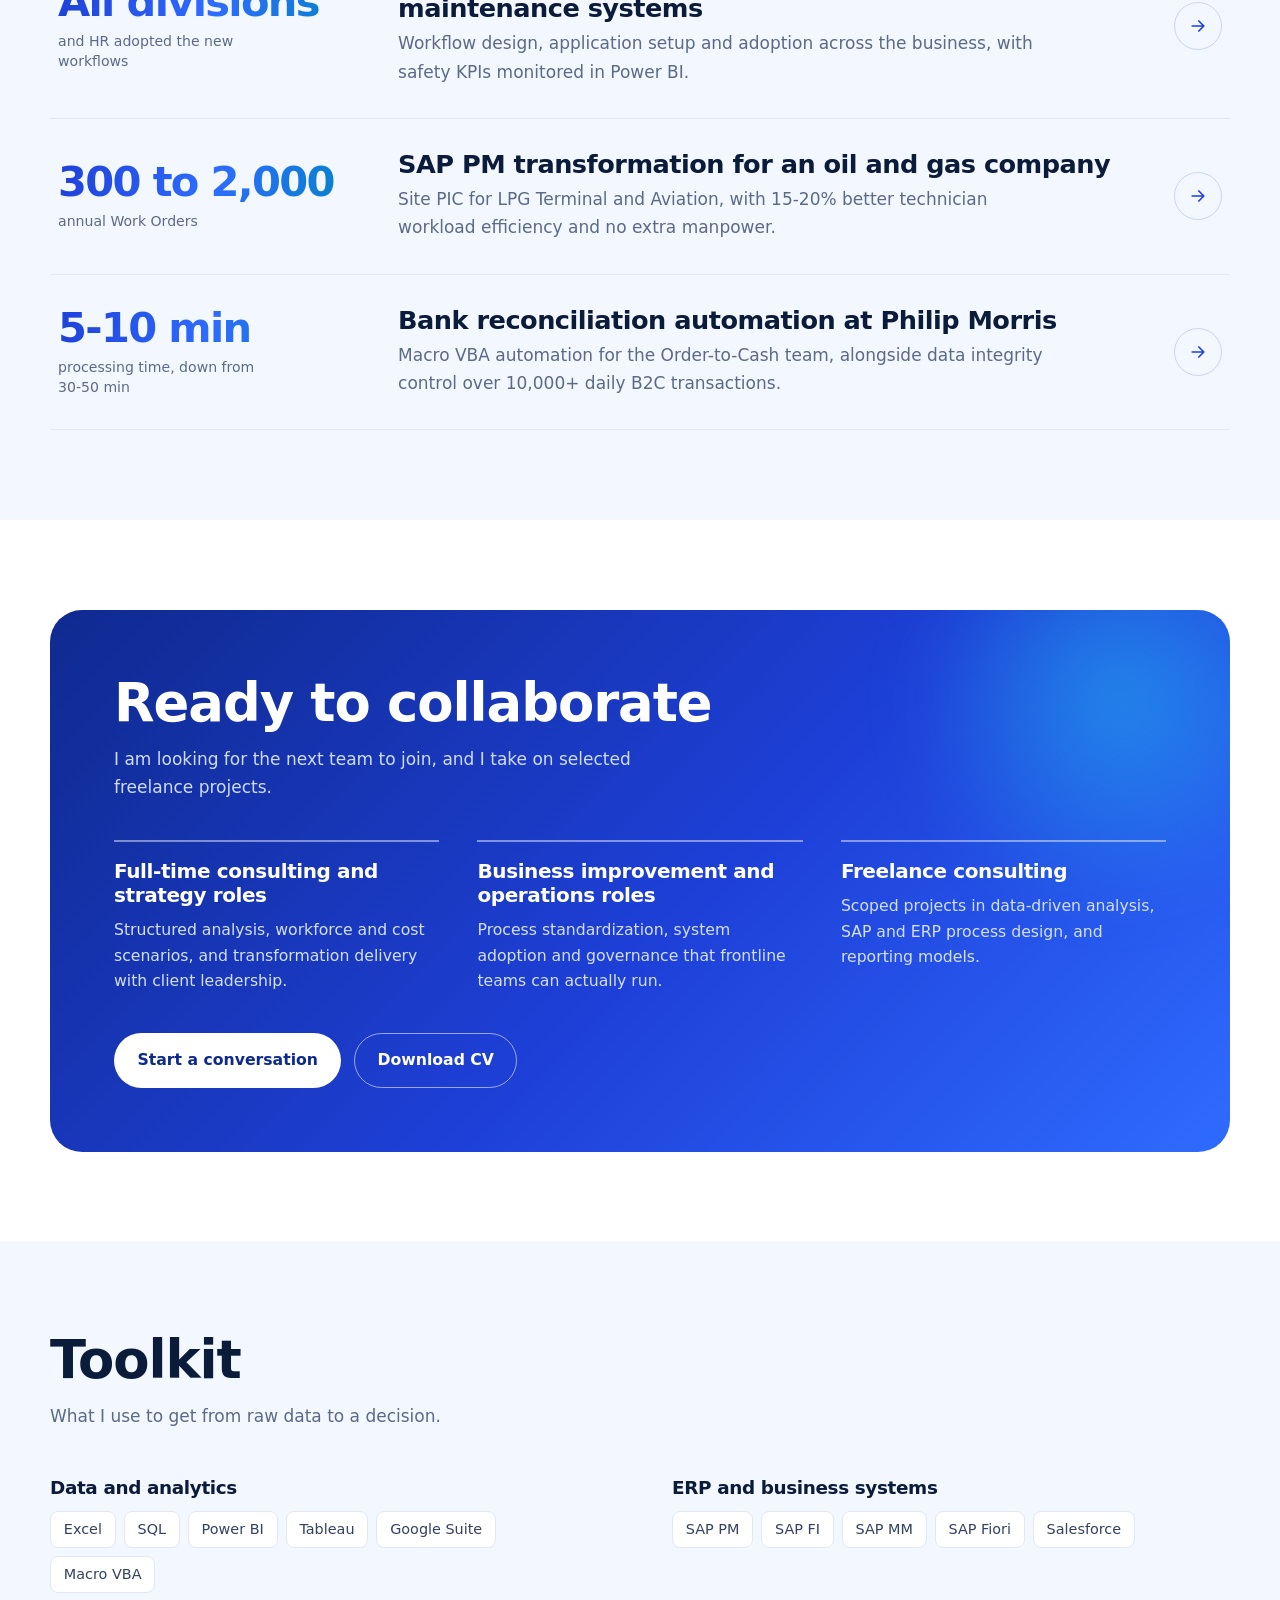
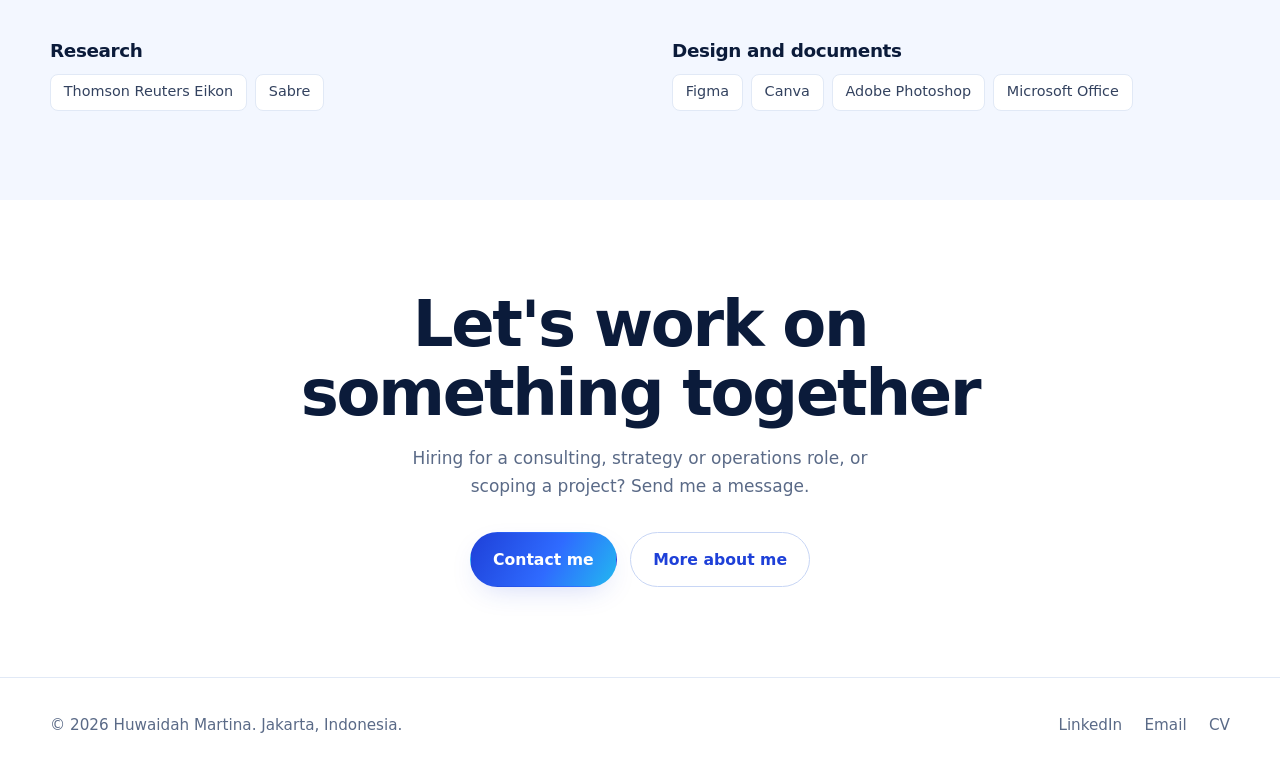
==== commit 6fb670df: "Add files via upload" ====
--- a/index.html
+++ b/index.html
@@ -52,7 +52,7 @@
           <h1 class="seq" style="--i:1"><span class="grad-text">Huwaidah Martina</span></h1>
           <p class="hero-role seq" style="--i:2">I turn complex operations into decisions that hold up on site.</p>
           <p class="hero-lead seq" style="--i:3">
-            Consultant with 3+ years across mining, oil and gas, energy, FMCG and telecom.
+            Consultant with 3+ years across mining, oil and gas, energy, FMCG, banking and telecom.
             I work on workforce governance, operational systems and SAP transformation, most recently in mining operations in Papua.
           </p>
           <div class="hero-actions seq" style="--i:4">
@@ -74,6 +74,7 @@
             <li>Mining</li>
             <li>Energy and Utilities</li>
             <li>FMCG</li>
+            <li>Banking</li>
             <li>Telecommunications</li>
             <li>Travel Tech</li>
           </ul>
@@ -103,7 +104,7 @@
         <div class="section-head section-head-row">
           <div>
             <h2 id="work-title">Selected work</h2>
-            <p>Most of my recent work is in mining operations in Papua. Client names are kept anonymous.</p>
+            <p>Most of my recent work is in mining operations in Papua, with oil and gas, FMCG and banking before that. Client names are kept anonymous.</p>
           </div>
           <a class="btn btn-outline" href="projects.html">All projects</a>
         </div>
@@ -150,6 +151,17 @@
             <div class="work-main">
               <h3>SAP PM transformation for an oil and gas company</h3>
               <p>Site PIC for LPG Terminal and Aviation, with 15-20% better technician workload efficiency and no extra manpower.</p>
+            </div>
+            <span class="work-go" aria-hidden="true"><svg viewBox="0 0 24 24" fill="none" stroke="currentColor" stroke-width="2" stroke-linecap="round" stroke-linejoin="round"><path d="M5 12h14M13 6l6 6-6 6"/></svg></span>
+          </a>
+          <a class="work-row" href="projects.html#bank-recon-automation">
+            <div class="work-metric">
+              <strong>5-10 min</strong>
+              <span>processing time, down from 30-50 min</span>
+            </div>
+            <div class="work-main">
+              <h3>Bank reconciliation automation at Philip Morris</h3>
+              <p>Macro VBA automation for the Order-to-Cash team, alongside data integrity control over 10,000+ daily B2C transactions.</p>
             </div>
             <span class="work-go" aria-hidden="true"><svg viewBox="0 0 24 24" fill="none" stroke="currentColor" stroke-width="2" stroke-linecap="round" stroke-linejoin="round"><path d="M5 12h14M13 6l6 6-6 6"/></svg></span>
           </a>
--- a/assets/css/style.css
+++ b/assets/css/style.css
@@ -280,7 +280,7 @@
   border: 6px solid #fff;
   box-shadow: var(--shadow-lift);
 }
-.portrait img { width: 100%; height: 100%; object-fit: cover; object-position: center top; }
+.portrait img { position: absolute; inset: 0; z-index: 1; width: 100%; height: 100%; object-fit: cover; object-position: center top; }
 .portrait .portrait-fallback {
   position: absolute; inset: 0;
   display: grid; place-items: center;
@@ -568,7 +568,8 @@
 .field textarea { min-height: 150px; resize: vertical; }
 .field input:focus,
 .field textarea:focus { outline: none; border-color: var(--blue-500); box-shadow: 0 0 0 4px rgba(47, 107, 255, 0.15); }
-.form-card .btn { margin-top: 1.4rem; width: 100%; justify-content: center; }
+.form-actions { display: grid; gap: 0.7rem; margin-top: 1.4rem; }
+.form-card .btn { width: 100%; justify-content: center; }
 .hp { position: absolute; left: -9999px; }
 .form-status { margin-top: 1rem; padding: 0.9rem 1rem; border-radius: 12px; font-size: 0.97rem; display: none; }
 .form-status.is-ok { display: block; background: #e8fbf2; color: #0b6b44; }
